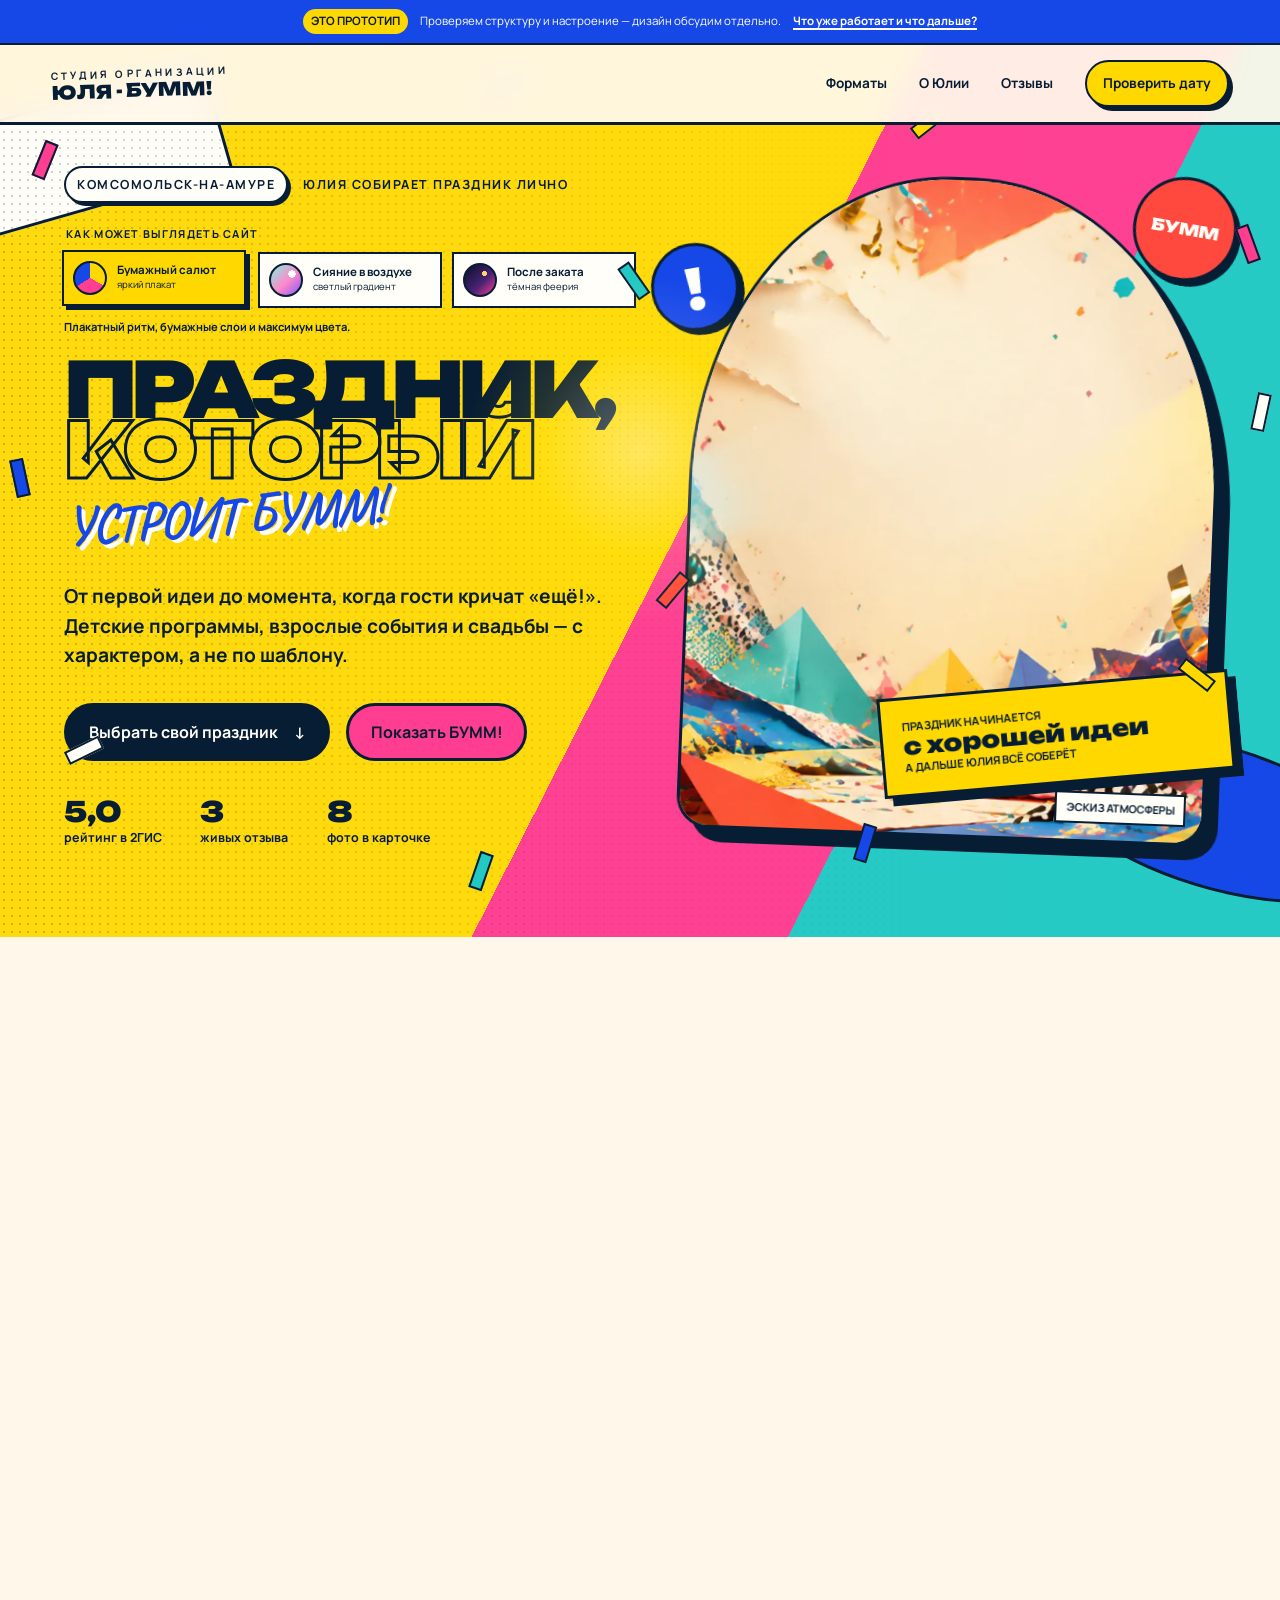
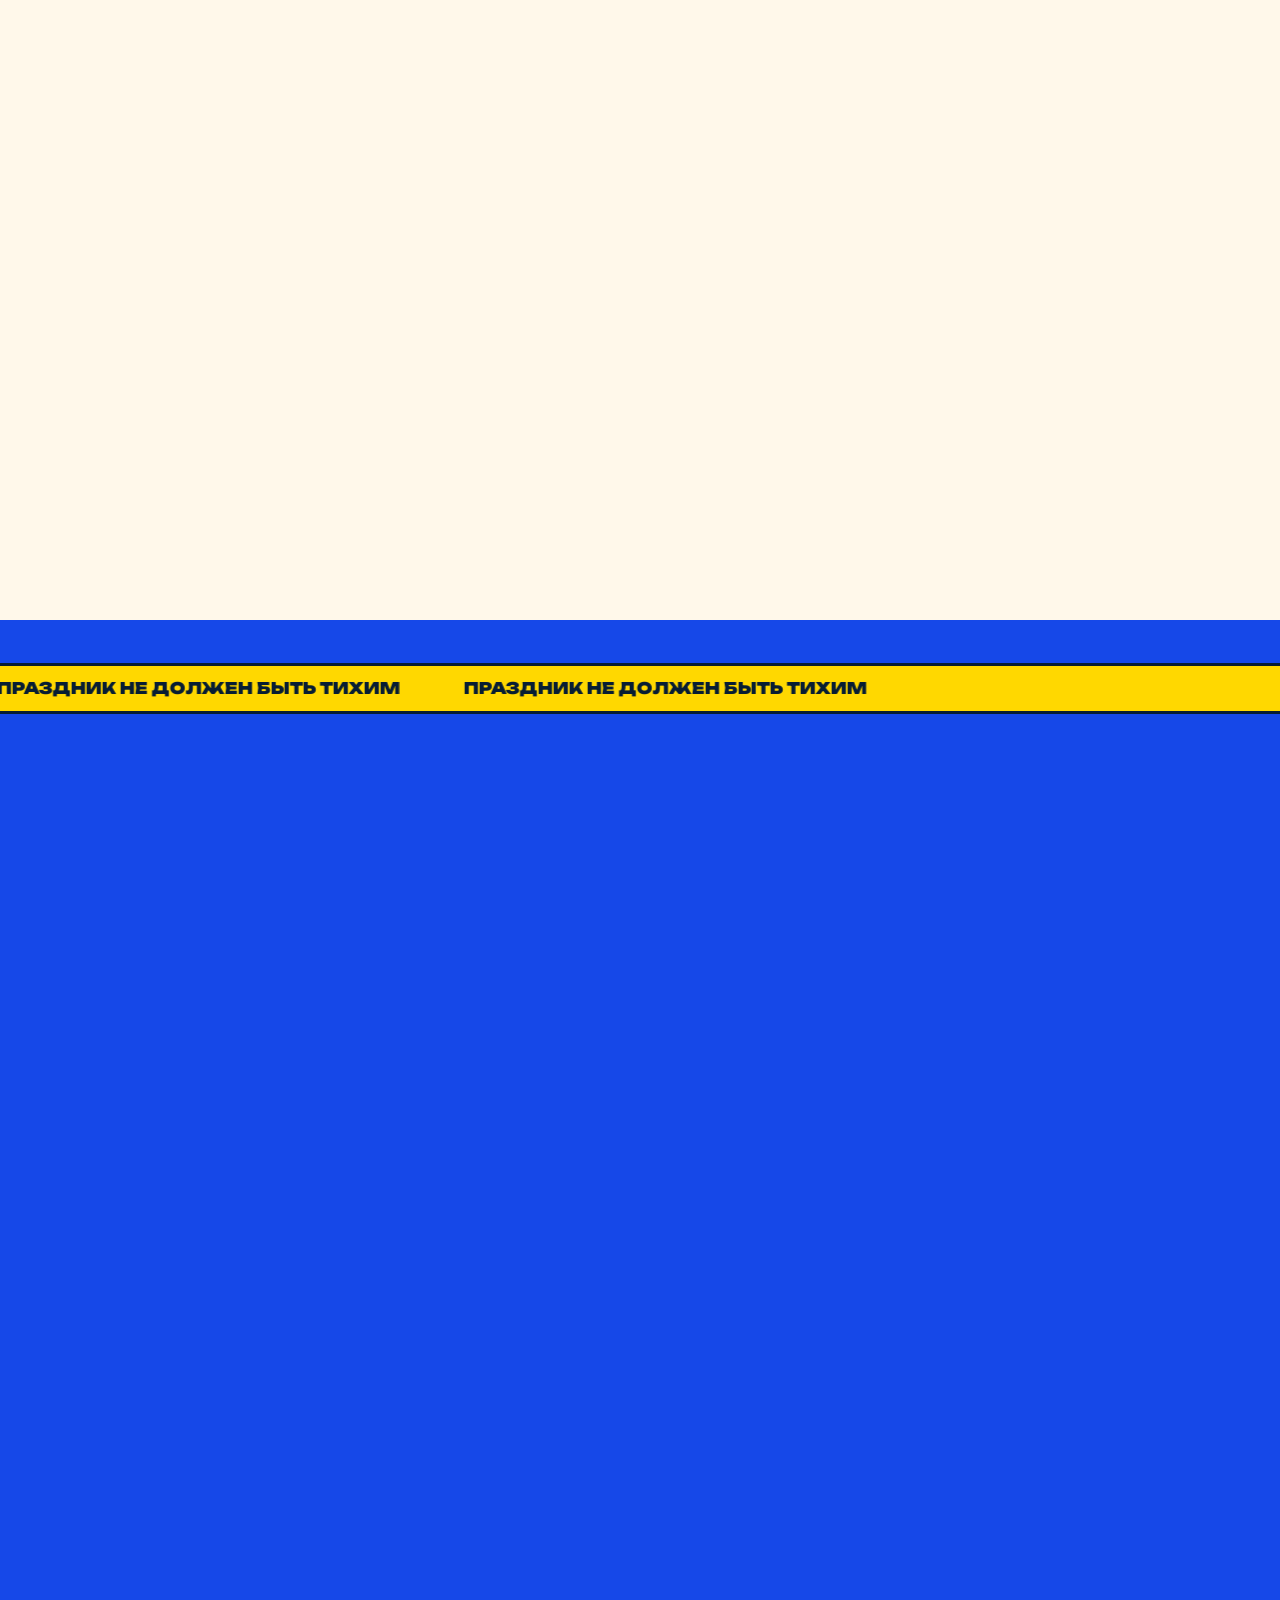
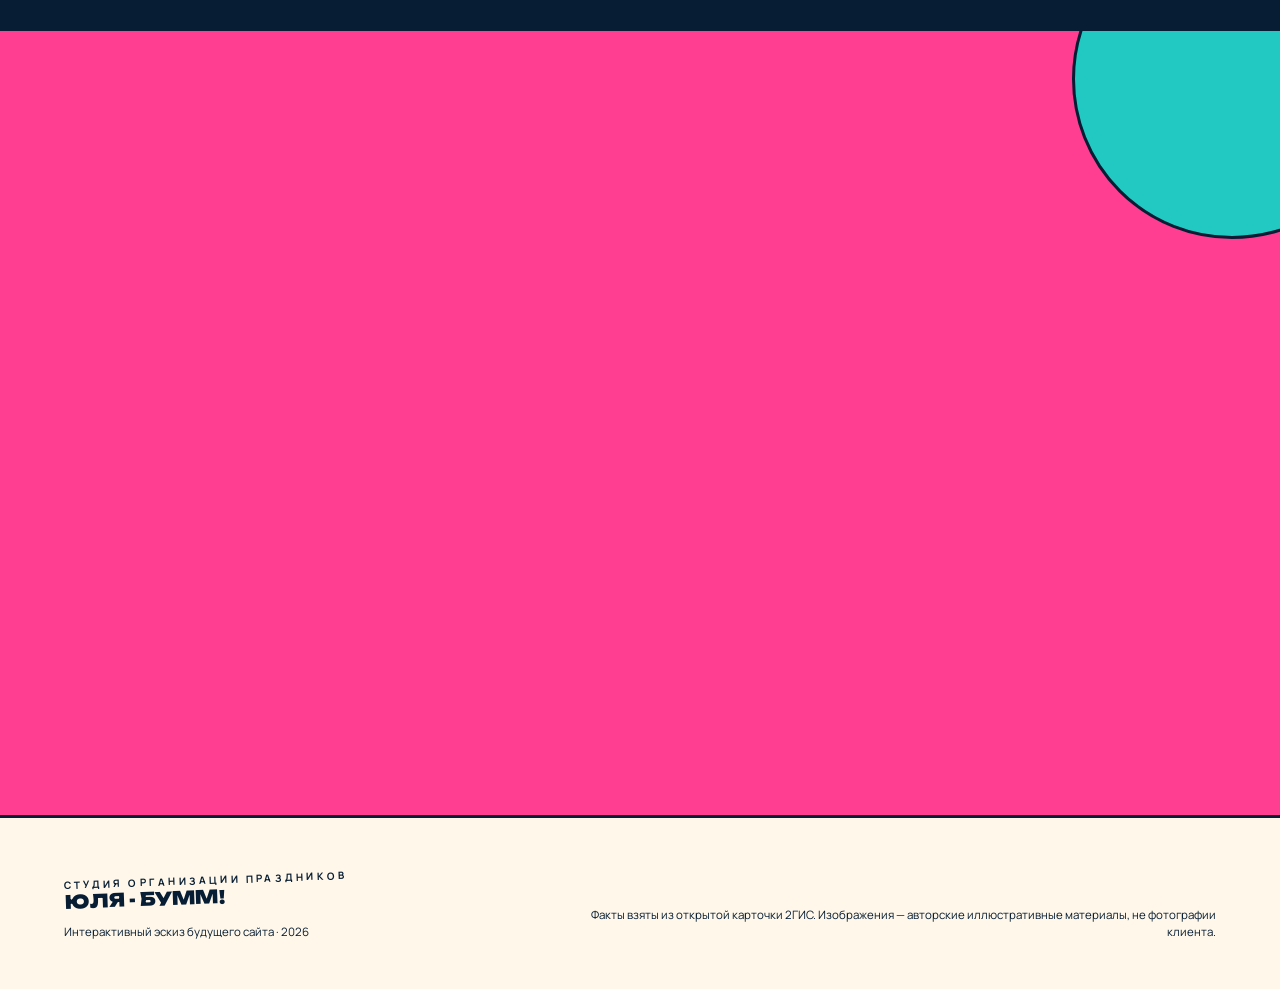
==== index.html @ 98323206 "feat: publish Юля - Бумм! prototype" ====
<!doctype html>
<html lang="ru">
<head>
  <meta charset="utf-8">
  <meta name="viewport" content="width=device-width, initial-scale=1">
  <meta name="description" content="Яркий интерактивный эскиз сайта студии организации праздников «Юля - Бумм!» в Комсомольске-на-Амуре.">
  <meta name="theme-color" content="#ffd800">
  <meta http-equiv="Content-Security-Policy" content="default-src 'self'; script-src 'self'; style-src 'self'; img-src 'self' data:; font-src 'self'; connect-src 'none'; object-src 'none'; base-uri 'none'; form-action 'none'">
  <title>Юля - Бумм! — интерактивный эскиз сайта</title>
  <link rel="icon" href="assets/images/favicon.svg" type="image/svg+xml">
  <link rel="stylesheet" href="assets/site-preview.css">
  <script src="assets/site-preview.js" defer></script>
</head>
<body data-theme="boom">
  <a class="skip-link" href="#main">К содержанию</a>
  <div class="cursor-light" aria-hidden="true"></div>

  <aside class="prototype-ribbon" aria-label="Статус проекта">
    <strong>Это прототип</strong>
    <span>Проверяем структуру и настроение — дизайн обсудим отдельно.</span>
    <button type="button" data-prototype-open>Что уже работает и что дальше?</button>
  </aside>

  <header class="site-header" data-header>
    <a class="wordmark" href="#top" aria-label="Юля - Бумм! — на главную">
      <span>СТУДИЯ ОРГАНИЗАЦИИ</span>
      <strong>ЮЛЯ - БУММ!</strong>
    </a>
    <button class="menu-toggle" type="button" aria-expanded="false" aria-controls="site-menu" data-menu-toggle>
      <span class="menu-toggle-label">Меню</span>
      <span class="menu-toggle-icon" aria-hidden="true"></span>
    </button>
    <nav class="site-nav" id="site-menu" aria-label="Основное меню" data-menu>
      <a href="#formats">Форматы</a>
      <a href="#julia">О Юлии</a>
      <a href="#reviews">Отзывы</a>
      <a class="nav-cta" href="#request">Проверить дату</a>
    </nav>
  </header>

  <main id="main">
    <section class="hero" id="top" aria-labelledby="page-title">
      <div class="hero-noise" aria-hidden="true"></div>
      <div class="ambient-confetti" aria-hidden="true">
        <i></i><i></i><i></i><i></i><i></i><i></i><i></i><i></i><i></i><i></i><i></i><i></i>
      </div>
      <div class="hero-copy">
        <p class="eyebrow"><span>Комсомольск-на-Амуре</span> Юлия собирает праздник лично</p>
        <fieldset class="style-picker" aria-describedby="style-picker-note">
          <legend>Как может выглядеть сайт</legend>
          <div class="style-picker-buttons">
            <button type="button" data-theme-choice="boom" aria-pressed="true">
              <i class="style-swatch style-swatch-boom" aria-hidden="true"></i>
              <span><b>Бумажный салют</b><small>яркий плакат</small></span>
            </button>
            <button type="button" data-theme-choice="aurora" aria-pressed="false">
              <i class="style-swatch style-swatch-aurora" aria-hidden="true"></i>
              <span><b>Сияние в воздухе</b><small>светлый градиент</small></span>
            </button>
            <button type="button" data-theme-choice="midnight" aria-pressed="false">
              <i class="style-swatch style-swatch-midnight" aria-hidden="true"></i>
              <span><b>После заката</b><small>тёмная феерия</small></span>
            </button>
          </div>
          <p id="style-picker-note" data-theme-note>Плакатный ритм, бумажные слои и максимум цвета.</p>
        </fieldset>
        <h1 id="page-title">
          <span>Праздник,</span>
          <span class="hero-outline">который</span>
          <em>устроит БУММ!</em>
        </h1>
        <p class="hero-lead">От первой идеи до момента, когда гости кричат «ещё!». Детские программы, взрослые события и свадьбы — с характером, а не по шаблону.</p>
        <div class="hero-actions">
          <a class="button button-dark" href="#formats">Выбрать свой праздник <span aria-hidden="true">↓</span></a>
          <button class="button button-pop" type="button" data-confetti>Показать БУММ!</button>
        </div>
        <dl class="hero-proof" aria-label="Коротко о студии">
          <div><dt>5,0</dt><dd>рейтинг в 2ГИС</dd></div>
          <div><dt>3</dt><dd>живых отзыва</dd></div>
          <div><dt>8</dt><dd>фото в карточке</dd></div>
        </dl>
      </div>

      <div class="hero-stage tilt" aria-label="Визуальный образ будущего сайта">
        <div class="hero-image-wrap">
          <img src="assets/images/celebration-hero.webp" alt="Яркая авторская композиция с конфетти, светом и праздничными декорациями" width="1800" height="1000" fetchpriority="high">
          <span class="photo-note">эскиз атмосферы</span>
        </div>
        <div class="burst burst-one" aria-hidden="true">!</div>
        <div class="burst burst-two" aria-hidden="true">БУММ</div>
        <div class="ticket">
          <span>Праздник начинается</span>
          <strong>с хорошей идеи</strong>
          <small>а дальше Юлия всё соберёт</small>
        </div>
      </div>
    </section>

    <section class="party-lab section-pad" id="formats" aria-labelledby="formats-title">
      <div class="section-intro reveal">
        <p class="chapter">01 / Один простой выбор</p>
        <h2 id="formats-title">Что <em>празднуем?</em></h2>
        <p>Не нужно изучать бесконечный каталог. Сначала выбираем повод — и сразу видим подходящий сценарий.</p>
      </div>

      <div class="party-tabs reveal" role="tablist" aria-label="Выберите формат события">
        <button id="tab-kids" type="button" role="tab" aria-selected="true" aria-controls="party-panel" data-party="kids">Детский праздник</button>
        <button id="tab-adults" type="button" role="tab" aria-selected="false" aria-controls="party-panel" data-party="adults">Взрослое событие</button>
        <button id="tab-wedding" type="button" role="tab" aria-selected="false" aria-controls="party-panel" data-party="wedding">Свадьба</button>
      </div>

      <article class="party-panel reveal" id="party-panel" role="tabpanel" tabindex="0" aria-labelledby="tab-kids">
        <div class="party-visual tilt">
          <img data-party-image src="assets/images/feature-catalogs-programs.webp" alt="Три сказочные сцены праздничных программ для детей" width="1200" height="800" loading="lazy">
          <span class="scribble" data-party-sticker>Вау с первой минуты</span>
        </div>
        <div class="party-copy">
          <p class="party-number" aria-hidden="true">01</p>
          <p class="eyebrow" data-party-kicker>Для детей и подростков</p>
          <h3 data-party-title>Герой приходит — комната меняется</h3>
          <p data-party-text>Подберём образ и программу под возраст, пространство и темперамент компании. В отзывах особенно вспоминают энергичную программу с Соником и появление Бамблби.</p>
          <ul data-party-list>
            <li>аниматор и персонаж</li>
            <li>игровой сценарий</li>
            <li>фото живых эмоций</li>
          </ul>
          <a class="text-link" href="#request">Хочу обсудить такой праздник <span aria-hidden="true">↗</span></a>
        </div>
      </article>
    </section>

    <section class="formats section-pad" aria-labelledby="services-title">
      <div class="tape tape-blue" aria-hidden="true"><span>ПРАЗДНИК НЕ ДОЛЖЕН БЫТЬ ТИХИМ</span><span>ПРАЗДНИК НЕ ДОЛЖЕН БЫТЬ ТИХИМ</span></div>
      <div class="section-intro reveal">
        <p class="chapter">02 / Можно начать отсюда</p>
        <h2 id="services-title">Три входа. <em>Один БУММ.</em></h2>
      </div>
      <div class="format-grid">
        <article class="format-card format-card-blue reveal">
          <span class="format-index">А</span>
          <p class="format-label">Детям и подросткам</p>
          <h3>Анимационные программы</h3>
          <p>Персонажи, игры и динамика, которую подстраивают под возраст и компанию.</p>
          <a href="#request" aria-label="Обсудить анимационную программу">Обсудить <span aria-hidden="true">→</span></a>
        </article>
        <article class="format-card format-card-pink reveal">
          <span class="format-index">Б</span>
          <p class="format-label">Взрослым</p>
          <h3>Дни рождения и события</h3>
          <p>Атмосфера, ведущий, фотозона, развлечения — всё складывается вокруг ваших гостей.</p>
          <a href="#request" aria-label="Обсудить взрослое событие">Обсудить <span aria-hidden="true">→</span></a>
        </article>
        <article class="format-card format-card-yellow reveal">
          <span class="format-index">В</span>
          <p class="format-label">Для двоих и семьи</p>
          <h3>Свадьбы и регистрации</h3>
          <p>Организация с нуля, детали по референсам и спокойствие в день события.</p>
          <a href="#request" aria-label="Обсудить свадьбу или регистрацию">Обсудить <span aria-hidden="true">→</span></a>
        </article>
      </div>
    </section>

    <section class="spotlight section-pad" aria-labelledby="mimes-title">
      <div class="spotlight-art reveal tilt">
        <img src="assets/images/feature-mimes.webp" alt="Два мима встречают гостей в ярком праздничном пространстве" width="1536" height="1024" loading="lazy">
        <span class="spotlight-caption">здесь появятся реальные кадры Юлии</span>
      </div>
      <div class="spotlight-copy reveal">
        <p class="chapter">Уже есть в публичном прайсе</p>
        <h2 id="mimes-title">Гости ещё заходят — <em>шоу уже началось</em></h2>
        <p>Мимы встречают гостей, задают настроение и превращают ожидание начала в часть события.</p>
        <div class="price-tag" aria-label="Стоимость от восьми до десяти тысяч рублей">
          <span>Мимы · атмосферные артисты</span>
          <strong>8–10 тыс.</strong>
        </div>
        <small>Цена взята из карточки 2ГИС и не является публичной офертой.</small>
        <a class="button button-light" href="#request">Спросить про мимов</a>
      </div>
    </section>

    <section class="julia section-pad" id="julia" aria-labelledby="julia-title">
      <div class="julia-copy reveal">
        <p class="chapter">03 / Человек за праздником</p>
        <h2 id="julia-title">Юлия держит детали. <em>Вы проживаете момент.</em></h2>
        <p class="julia-lead">По отзывам клиентов, Юлия помогает собрать событие от первой идеи: подобрать площадку и оформление, развлечения и команду — а в важный день оставить заказчику только приятное волнение.</p>
        <div class="julia-tags" aria-label="Направления работы">
          <span>детские праздники</span>
          <span>свадьбы</span>
          <span>выездные регистрации</span>
          <span>взрослые события</span>
        </div>
      </div>
      <figure class="julia-photo reveal tilt">
        <img src="assets/images/feature-trust-people.webp" alt="Иллюстративный коллаж команды организаторов и артистов" width="1200" height="800" loading="lazy">
        <figcaption>В финальном сайте этот кадр заменим настоящей фотографией Юлии и команды.</figcaption>
      </figure>
    </section>

    <section class="reviews section-pad" id="reviews" aria-labelledby="reviews-title">
      <div class="reviews-head reveal">
        <p class="chapter">04 / Говорят гости</p>
        <h2 id="reviews-title"><span>5,0</span> — когда всё сложилось</h2>
        <a class="text-link" href="https://2gis.ru/komsomolsk-on-amur/search/%D0%9E%D1%80%D0%B3%D0%B0%D0%BD%D0%B8%D0%B7%D0%B0%D1%86%D0%B8%D1%8F%20%D0%B4%D0%B5%D1%82%D1%81%D0%BA%D0%B8%D1%85%20%D0%BF%D1%80%D0%B0%D0%B7%D0%B4%D0%BD%D0%B8%D0%BA%D0%BE%D0%B2/attributeId/70000201006748186/firm/70000001116105078/137.077978%2C50.58515?m=137.07716%2C50.58533%2F18.51" target="_blank" rel="noreferrer">Открыть карточку в 2ГИС <span aria-hidden="true">↗</span></a>
      </div>
      <div class="review-track">
        <blockquote class="review review-yellow reveal">
          <p>Юлия помогла собрать юбилей целиком: от фотозоны и угощения до развлечений. Получилось душевно и необычно.</p>
          <footer>Пересказ отзыва Валентины · август 2026</footer>
        </blockquote>
        <blockquote class="review review-cyan reveal">
          <p>На детском празднике были вовлечены и дети, и взрослые. Особенно запомнились Соник и Бамблби.</p>
          <footer>Пересказ отзыва Елены · август 2026</footer>
        </blockquote>
        <blockquote class="review review-pink reveal">
          <p>Свадьбу организовали с нуля и внимательно собрали детали по референсам — ожидание совпало с реальностью.</p>
          <footer>Пересказ отзыва Марии · август 2026</footer>
        </blockquote>
      </div>
    </section>

    <section class="request section-pad" id="request" aria-labelledby="request-title">
      <div class="request-copy reveal">
        <p class="chapter">Финал — без длинной анкеты</p>
        <h2 id="request-title">Есть дата? <em>Давайте устроим БУММ!</em></h2>
        <p>Четыре коротких поля — и Юлия уже понимает, с чего начать разговор.</p>
        <address>
          <strong>«Юля - Бумм!»</strong><br>
          Студия организации праздников<br>
          Советская улица, 5 · 2 этаж<br>
          Комсомольск-на-Амуре<br>
          <span>Приём по предварительной записи</span>
        </address>
      </div>

      <form class="request-form reveal" data-request-form>
        <div class="field field-wide">
          <label for="request-event">Что празднуем?</label>
          <select id="request-event" name="event" required>
            <option value="">Выберите событие</option>
            <option>Детский праздник</option>
            <option>День рождения или взрослое событие</option>
            <option>Свадьба или выездная регистрация</option>
            <option>Другое событие</option>
          </select>
        </div>
        <div class="field">
          <label for="request-date">Когда?</label>
          <input id="request-date" name="date" type="date" required>
        </div>
        <div class="field">
          <label for="request-name">Как вас зовут?</label>
          <input id="request-name" name="name" type="text" autocomplete="name" placeholder="Имя" minlength="2" maxlength="80" required>
        </div>
        <div class="field field-wide">
          <label for="request-contact">Куда ответить?</label>
          <input id="request-contact" name="contact" type="text" autocomplete="tel" placeholder="Телефон или мессенджер" minlength="5" maxlength="120" required>
        </div>
        <button class="submit-boom field-wide" type="submit">
          <span>Показать, как отправится заявка</span>
          <b aria-hidden="true">БУММ!</b>
        </button>
        <p class="form-note field-wide">Это интерактивный эскиз: данные никуда не отправляются. Рабочий контакт подключим после согласования.</p>
      </form>
    </section>
  </main>

  <footer class="site-footer">
    <div>
      <a class="wordmark wordmark-footer" href="#top"><span>СТУДИЯ ОРГАНИЗАЦИИ ПРАЗДНИКОВ</span><strong>ЮЛЯ - БУММ!</strong></a>
      <p>Интерактивный эскиз будущего сайта · 2026</p>
    </div>
    <p>Факты взяты из открытой карточки 2ГИС. Изображения — авторские иллюстративные материалы, не фотографии клиента.</p>
  </footer>

  <dialog class="success-dialog" data-success-dialog aria-labelledby="success-title">
    <button class="dialog-close" type="button" aria-label="Закрыть" data-dialog-close>×</button>
    <span class="dialog-burst" aria-hidden="true">БУММ!</span>
    <h2 id="success-title">Вот так заявка прилетит Юлии</h2>
    <p data-success-text></p>
    <p class="dialog-note">Сейчас это демонстрация — отправки нет. После подключения контакта здесь будет настоящее подтверждение.</p>
    <button class="button button-dark" type="button" data-dialog-done>Понятно, класс!</button>
  </dialog>

  <dialog class="prototype-dialog" data-prototype-dialog aria-labelledby="prototype-title">
    <button class="dialog-close" type="button" aria-label="Закрыть пояснение о прототипе" data-prototype-close>×</button>
    <p class="prototype-kicker">Чтобы было с чего начать разговор</p>
    <h2 id="prototype-title">Это не готовый сайт. Это <em>живой прототип.</em></h2>
    <p class="prototype-main-note"><strong>Самое главное:</strong> дизайн, шрифты, цвета, фотографии и форма кнопок ещё будут обсуждаться отдельно. Пока придерживаемся этих трёх праздничных направлений, чтобы смотреть не на пустой лист, а на понятные работающие примеры.</p>
    <div class="prototype-columns">
      <section aria-labelledby="prototype-ready-title">
        <h3 id="prototype-ready-title">Уже можно попробовать</h3>
        <ul>
          <li>три разных арт-направления;</li>
          <li>выбор формата праздника;</li>
          <li>основные услуги, история Юлии и отзывы;</li>
          <li>адаптивное меню и анимации;</li>
          <li>пример короткой заявки.</li>
        </ul>
      </section>
      <section aria-labelledby="prototype-next-title">
        <h3 id="prototype-next-title">Ещё нужно сделать</h3>
        <ul>
          <li>настоящие логотип, фотографии и тексты Юлии;</li>
          <li>каталог артистов и профили каждого артиста;</li>
          <li>каталог программ и полные карточки услуг;</li>
          <li>живой календарь свободных дат;</li>
          <li>рабочая отправка заявок и подключение мессенджеров;</li>
          <li>административная панель, аналитика и SEO.</li>
        </ul>
      </section>
    </div>
    <button class="button button-dark prototype-continue" type="button" data-prototype-continue>Понятно — смотреть прототип</button>
  </dialog>
</body>
</html>
---- assets/site-preview.css ----
@font-face {
  font-family: 'Boom Display';
  src: url('./fonts/unbounded-900.ttf') format('truetype');
  font-weight: 900;
  font-style: normal;
  font-display: swap;
}

@font-face {
  font-family: 'Boom Sans';
  src: url('./fonts/manrope-400.ttf') format('truetype');
  font-weight: 400;
  font-style: normal;
  font-display: swap;
}

@font-face {
  font-family: 'Boom Sans';
  src: url('./fonts/manrope-700.ttf') format('truetype');
  font-weight: 700;
  font-style: normal;
  font-display: swap;
}

@font-face {
  font-family: 'Boom Hand';
  src: url('./fonts/caveat-700.ttf') format('truetype');
  font-weight: 700;
  font-style: normal;
  font-display: swap;
}

@font-face {
  font-family: 'Boom Serif';
  src: url('./fonts/cormorant-700.ttf') format('truetype');
  font-weight: 700;
  font-style: normal;
  font-display: swap;
}

:root {
  --ink: #071d33;
  --paper: #fff8ea;
  --yellow: #ffd800;
  --pink: #ff3d91;
  --red: #ff493f;
  --blue: #1648e8;
  --cyan: #22c9c3;
  --white: #fffef8;
  --line: 3px solid var(--ink);
  --shadow: 8px 8px 0 var(--ink);
  --container: 92rem;
  --notice-height: 2.8rem;
  color-scheme: light;
}

*,
*::before,
*::after {
  box-sizing: border-box;
}

html {
  scroll-behavior: smooth;
  scroll-padding-top: 6rem;
  overflow-x: hidden;
}

body {
  margin: 0;
  min-width: 20rem;
  overflow-x: hidden;
  color: var(--ink);
  background: var(--paper);
  font-family: 'Boom Sans', 'Segoe UI', sans-serif;
  font-size: 1rem;
  line-height: 1.55;
  text-rendering: optimizeLegibility;
  transition: color 480ms ease, background-color 480ms ease;
}

body.menu-open {
  overflow: hidden;
}

button,
input,
select {
  color: inherit;
  font: inherit;
}

button,
a {
  -webkit-tap-highlight-color: transparent;
}

button {
  cursor: pointer;
}

a {
  color: inherit;
}

img {
  display: block;
  max-width: 100%;
}

:focus-visible {
  outline: 4px solid var(--white);
  box-shadow: 0 0 0 7px var(--ink);
  outline-offset: 3px;
}

.skip-link {
  position: fixed;
  z-index: 999;
  top: 1rem;
  left: 1rem;
  padding: 0.8rem 1rem;
  border: var(--line);
  background: var(--white);
  font-weight: 700;
  transform: translateY(-180%);
}

.skip-link:focus {
  transform: none;
}

.cursor-light {
  position: fixed;
  z-index: 150;
  top: 0;
  left: 0;
  width: 22rem;
  height: 22rem;
  border-radius: 50%;
  background: radial-gradient(circle, rgba(255,255,255,0.34), rgba(255,216,0,0.12) 42%, transparent 70%);
  pointer-events: none;
  transform: translate3d(calc(var(--pointer-x, 50vw) - 50%), calc(var(--pointer-y, 50vh) - 50%), 0);
  mix-blend-mode: screen;
  transition: opacity 180ms ease;
}

.prototype-ribbon {
  position: fixed;
  z-index: 120;
  top: 0;
  left: 0;
  display: flex;
  width: 100%;
  height: var(--notice-height);
  align-items: center;
  justify-content: center;
  gap: 0.75rem;
  padding: 0.35rem clamp(1rem, 4vw, 4.5rem);
  border-bottom: 2px solid var(--ink);
  color: var(--white);
  background: var(--blue);
  font-size: 0.72rem;
  text-align: center;
}

.prototype-ribbon strong {
  padding: 0.2rem 0.5rem;
  border-radius: 999px;
  color: var(--ink);
  background: var(--yellow);
  text-transform: uppercase;
}

.prototype-ribbon button {
  padding: 0;
  border: 0;
  color: inherit;
  background: transparent;
  font-weight: 700;
  text-decoration: underline;
  text-decoration-thickness: 2px;
  text-underline-offset: 0.2rem;
}

.site-header {
  position: fixed;
  z-index: 100;
  top: var(--notice-height);
  left: 0;
  display: flex;
  width: 100%;
  min-height: 5rem;
  align-items: center;
  justify-content: space-between;
  gap: 2rem;
  padding: 0.65rem clamp(1rem, 4vw, 4.5rem);
  border-bottom: var(--line);
  background: rgba(255,248,234,0.94);
  backdrop-filter: blur(12px);
  transition: box-shadow 180ms ease, background-color 180ms ease;
}

.site-header.is-scrolled {
  background: rgba(255,248,234,0.98);
  box-shadow: 0 5px 0 rgba(7,29,51,0.14);
}

.wordmark {
  display: inline-flex;
  flex-direction: column;
  text-decoration: none;
  transform: rotate(-2deg);
}

.wordmark span {
  font-size: 0.63rem;
  font-weight: 700;
  letter-spacing: 0.32em;
}

.wordmark strong {
  font-family: 'Boom Display', sans-serif;
  font-size: clamp(0.8rem, 1.45vw, 1.2rem);
  line-height: 1;
}

.site-nav {
  display: flex;
  align-items: center;
  gap: clamp(1rem, 2.5vw, 2.5rem);
}

.site-nav a {
  font-size: 0.85rem;
  font-weight: 700;
  text-decoration: none;
}

.site-nav a:not(.nav-cta):hover {
  text-decoration: underline;
  text-decoration-thickness: 3px;
  text-underline-offset: 0.35rem;
}

.nav-cta {
  padding: 0.7rem 1rem;
  border: 2px solid var(--ink);
  border-radius: 999px;
  background: var(--yellow);
  box-shadow: 4px 4px 0 var(--ink);
}

.menu-toggle {
  display: none;
  border: 0;
  background: transparent;
  font-weight: 700;
}

.hero {
  position: relative;
  isolation: isolate;
  display: grid;
  min-height: min(62rem, 100svh);
  grid-template-columns: minmax(0, 1.04fr) minmax(22rem, 0.96fr);
  gap: clamp(1.5rem, 4vw, 5rem);
  align-items: center;
  padding: clamp(10rem, 13vw, 12rem) clamp(1rem, 5vw, 5.5rem) clamp(4rem, 7vw, 7rem);
  overflow: hidden;
  background:
    linear-gradient(117deg, rgba(255,216,0,0.95) 0 54%, rgba(255,61,145,0.98) 54% 72%, rgba(34,201,195,0.98) 72%);
}

.hero::before,
.hero::after {
  position: absolute;
  z-index: -1;
  content: '';
  border: var(--line);
  background: var(--white);
}

.hero::before {
  top: 11%;
  left: -6rem;
  width: 20rem;
  height: 7rem;
  transform: rotate(-16deg);
}

.hero::after {
  right: -7rem;
  bottom: 3rem;
  width: 22rem;
  height: 9rem;
  border-radius: 50%;
  background: var(--blue);
  transform: rotate(17deg);
}

.hero-noise {
  position: absolute;
  z-index: -1;
  inset: 0;
  opacity: 0.22;
  background-image: radial-gradient(var(--ink) 0.7px, transparent 0.8px);
  background-size: 8px 8px;
  mask-image: linear-gradient(to right, #000, transparent 78%);
}

.ambient-confetti {
  position: absolute;
  inset: 0;
  pointer-events: none;
}

.hero-copy {
  position: relative;
  z-index: 2;
}

.eyebrow,
.chapter {
  margin: 0 0 1rem;
  font-size: 0.78rem;
  font-weight: 700;
  letter-spacing: 0.12em;
  text-transform: uppercase;
}

.hero .eyebrow span {
  display: inline-block;
  margin: 0 0.65rem 0.45rem 0;
  padding: 0.42rem 0.7rem;
  border: 2px solid var(--ink);
  border-radius: 999px;
  background: var(--white);
  box-shadow: 3px 3px 0 var(--ink);
}

.style-picker {
  max-width: 45rem;
  margin: 0 0 1.5rem;
  padding: 0;
  border: 0;
}

.style-picker legend {
  margin-bottom: 0.55rem;
  font-size: 0.68rem;
  font-weight: 700;
  letter-spacing: 0.12em;
  text-transform: uppercase;
}

.style-picker-buttons {
  display: grid;
  grid-template-columns: repeat(3, minmax(0, 1fr));
  gap: 0.6rem;
}

.style-picker-buttons button {
  display: grid;
  min-width: 0;
  grid-template-columns: 2.2rem minmax(0, 1fr);
  gap: 0.55rem;
  align-items: center;
  padding: 0.55rem;
  border: 2px solid var(--ink);
  background: var(--white);
  text-align: left;
  transition: transform 180ms ease, box-shadow 180ms ease, background-color 280ms ease;
}

.style-picker-buttons button[aria-pressed="true"] {
  background: var(--yellow);
  box-shadow: 4px 4px 0 var(--ink);
  transform: translate(-2px, -2px);
}

.style-swatch {
  display: block;
  width: 2.15rem;
  height: 2.15rem;
  border: 2px solid var(--ink);
  border-radius: 50%;
}

.style-swatch-boom {
  background: conic-gradient(var(--yellow) 0 33%, var(--pink) 33% 66%, var(--blue) 66%);
}

.style-swatch-aurora {
  background: radial-gradient(circle at 70% 30%, #fff 0 12%, transparent 13%), linear-gradient(135deg, #87f0e5, #ff87c8 55%, #805bff);
}

.style-swatch-midnight {
  background: radial-gradient(circle at 65% 28%, #ffd46e 0 8%, transparent 9%), linear-gradient(135deg, #061027, #492373 58%, #ff3d91);
}

.style-picker-buttons b,
.style-picker-buttons small {
  display: block;
  overflow: hidden;
  text-overflow: ellipsis;
}

.style-picker-buttons b {
  font-size: 0.72rem;
  line-height: 1.15;
}

.style-picker-buttons small {
  margin-top: 0.14rem;
  font-size: 0.6rem;
  white-space: nowrap;
}

.style-picker > p {
  margin: 0.65rem 0 0;
  font-size: 0.7rem;
  font-weight: 700;
}

.hero h1 {
  max-width: 12ch;
  margin: 0;
  font-family: 'Boom Display', sans-serif;
  font-size: clamp(3.8rem, 6vw, 7rem);
  line-height: 0.78;
  letter-spacing: -0.075em;
  text-transform: uppercase;
}

.hero h1 > span,
.hero h1 > em {
  display: block;
}

.hero-outline {
  color: transparent;
  -webkit-text-stroke: 3px var(--ink);
}

.hero h1 em {
  width: max-content;
  max-width: 100%;
  padding: 0.22em 0.08em 0.16em 0;
  color: var(--blue);
  font-family: 'Boom Hand', cursive;
  font-size: 0.69em;
  font-style: normal;
  letter-spacing: -0.04em;
  line-height: 0.92;
  text-shadow: 4px 4px 0 var(--white);
  transform: rotate(-4deg);
}

.hero-lead {
  max-width: 41rem;
  margin: 2.1rem 0 0;
  font-size: clamp(1.06rem, 1.5vw, 1.3rem);
  font-weight: 700;
}

.hero-actions {
  display: flex;
  flex-wrap: wrap;
  gap: 1rem;
  margin-top: 2rem;
}

.button {
  display: inline-flex;
  min-height: 3.5rem;
  align-items: center;
  justify-content: center;
  gap: 1rem;
  padding: 0.85rem 1.35rem;
  border: var(--line);
  border-radius: 999px;
  font-weight: 700;
  text-align: center;
  text-decoration: none;
  transition: transform 160ms ease, box-shadow 160ms ease, background-color 160ms ease;
}

.button:hover {
  transform: translate(-3px, -3px);
  box-shadow: 6px 6px 0 var(--ink);
}

.button-dark {
  color: var(--white);
  background: var(--ink);
}

.button-pop {
  background: var(--pink);
}

.button-light {
  margin-top: 1.5rem;
  background: var(--white);
}

.hero-proof {
  display: flex;
  flex-wrap: wrap;
  gap: clamp(1.5rem, 3vw, 3rem);
  margin: 2.3rem 0 0;
}

.hero-proof div {
  display: grid;
  gap: 0.1rem;
}

.hero-proof dt {
  font-family: 'Boom Display', sans-serif;
  font-size: clamp(1.5rem, 2.2vw, 2.3rem);
  line-height: 1;
}

.hero-proof dd {
  margin: 0;
  font-size: 0.78rem;
  font-weight: 700;
}

.hero-stage {
  position: relative;
  z-index: 1;
  transform-style: preserve-3d;
}

.hero-image-wrap {
  position: relative;
  overflow: hidden;
  aspect-ratio: 4 / 5;
  border: var(--line);
  border-radius: 48% 48% 2rem 2rem;
  background: var(--white);
  box-shadow: 14px 14px 0 var(--ink);
  transform: rotate(2.2deg);
}

.hero-image-wrap img {
  width: 100%;
  height: 100%;
  object-fit: cover;
  transform: scale(1.12);
}

.photo-note,
.spotlight-caption {
  position: absolute;
  right: 1rem;
  bottom: 1rem;
  padding: 0.35rem 0.6rem;
  border: 2px solid var(--ink);
  background: var(--white);
  font-size: 0.68rem;
  font-weight: 700;
  text-transform: uppercase;
}

.ticket {
  position: absolute;
  z-index: 4;
  right: -3%;
  bottom: 8%;
  display: flex;
  width: min(22rem, 82%);
  flex-direction: column;
  padding: 1.1rem 1.25rem;
  border: var(--line);
  background: var(--yellow);
  box-shadow: var(--shadow);
  transform: rotate(-5deg) translateZ(30px);
}

.ticket span,
.ticket small {
  font-size: 0.7rem;
  font-weight: 700;
  text-transform: uppercase;
}

.ticket strong {
  font-family: 'Boom Display', sans-serif;
  font-size: clamp(1rem, 1.8vw, 1.65rem);
  line-height: 1.05;
}

.burst {
  position: absolute;
  z-index: 5;
  display: grid;
  place-items: center;
  border: var(--line);
  border-radius: 50%;
  color: var(--white);
  font-family: 'Boom Display', sans-serif;
  box-shadow: 5px 5px 0 var(--ink);
}

.burst-one {
  top: 10%;
  left: -7%;
  width: 5.5rem;
  height: 5.5rem;
  background: var(--blue);
  font-size: 3.5rem;
  transform: rotate(-10deg);
}

.burst-two {
  top: 0;
  right: -4%;
  width: 6.5rem;
  height: 6.5rem;
  background: var(--red);
  font-size: 1rem;
  transform: rotate(10deg);
}

.ambient-confetti i,
.fly-confetti {
  position: absolute;
  z-index: 3;
  display: block;
  width: 0.85rem;
  height: 2.4rem;
  border: 2px solid var(--ink);
  background: var(--white);
  transform: rotate(var(--rotate, 18deg));
  pointer-events: none;
}

.ambient-confetti i:nth-child(1) { top: 15%; left: 3%; --rotate: 22deg; background: var(--pink); }
.ambient-confetti i:nth-child(2) { top: 28%; left: 49%; --rotate: -35deg; background: var(--cyan); }
.ambient-confetti i:nth-child(3) { top: 11%; left: 72%; --rotate: 52deg; background: var(--yellow); }
.ambient-confetti i:nth-child(4) { top: 78%; left: 6%; --rotate: 64deg; background: var(--white); }
.ambient-confetti i:nth-child(5) { top: 88%; left: 67%; --rotate: 17deg; background: var(--blue); }
.ambient-confetti i:nth-child(6) { top: 24%; right: 2%; --rotate: -20deg; background: var(--pink); }
.ambient-confetti i:nth-child(7) { top: 61%; left: 52%; --rotate: 40deg; background: var(--red); }
.ambient-confetti i:nth-child(8) { top: 7%; left: 39%; --rotate: 70deg; background: var(--white); }
.ambient-confetti i:nth-child(9) { top: 70%; right: 6%; --rotate: -52deg; background: var(--yellow); }
.ambient-confetti i:nth-child(10) { top: 91%; left: 37%; --rotate: 19deg; background: var(--cyan); }
.ambient-confetti i:nth-child(11) { top: 49%; left: 1%; --rotate: -12deg; background: var(--blue); }
.ambient-confetti i:nth-child(12) { top: 42%; right: 1%; --rotate: 12deg; background: var(--white); }

.section-pad {
  padding: clamp(5rem, 9vw, 9rem) clamp(1rem, 5vw, 5.5rem);
}

.section-intro {
  max-width: 72rem;
  margin-bottom: clamp(2.5rem, 5vw, 5rem);
}

.section-intro h2,
.spotlight h2,
.julia h2,
.reviews h2,
.request h2 {
  margin: 0;
  font-family: 'Boom Display', sans-serif;
  font-size: clamp(2.7rem, 6vw, 6.8rem);
  line-height: 0.92;
  letter-spacing: -0.065em;
  text-transform: uppercase;
}

.section-intro h2 em,
.spotlight h2 em,
.julia h2 em,
.request h2 em {
  color: var(--pink);
  font-family: 'Boom Hand', cursive;
  font-style: normal;
  text-transform: none;
}

.section-intro > p:last-child {
  max-width: 49rem;
  margin: 1.35rem 0 0;
  font-size: clamp(1.05rem, 1.7vw, 1.35rem);
}

.party-lab {
  position: relative;
  background: var(--paper);
}

.party-tabs {
  display: flex;
  flex-wrap: wrap;
  gap: 0.85rem;
  margin-bottom: 2rem;
}

.party-tabs button {
  min-height: 3.5rem;
  padding: 0.75rem 1.2rem;
  border: var(--line);
  border-radius: 999px;
  background: var(--white);
  font-weight: 700;
  box-shadow: 4px 4px 0 var(--ink);
  transition: transform 150ms ease, background-color 150ms ease, color 150ms ease;
}

.party-tabs button[aria-selected="true"] {
  color: var(--white);
  background: var(--blue);
  transform: translate(-2px, -2px) rotate(-1deg);
  box-shadow: 7px 7px 0 var(--ink);
}

.party-panel {
  display: grid;
  max-width: var(--container);
  grid-template-columns: minmax(0, 1.12fr) minmax(20rem, 0.88fr);
  margin: auto;
  border: var(--line);
  background: var(--ink);
  box-shadow: 12px 12px 0 var(--pink);
}

.party-visual {
  position: relative;
  min-height: 38rem;
  overflow: hidden;
  border-right: var(--line);
}

.party-visual::after {
  position: absolute;
  inset: 0;
  content: '';
  background: linear-gradient(30deg, rgba(7,29,51,0.36), transparent 50%);
  pointer-events: none;
}

.party-visual img {
  width: 100%;
  height: 100%;
  object-fit: cover;
  transition: opacity 180ms ease, transform 700ms cubic-bezier(.2,.7,.2,1);
}

.party-panel:hover .party-visual img {
  transform: scale(1.035);
}

.party-visual img.is-switching {
  opacity: 0;
  transform: scale(1.08) rotate(1deg);
}

.scribble {
  position: absolute;
  z-index: 2;
  right: 3%;
  bottom: 6%;
  padding: 0.25rem 0.8rem;
  border: var(--line);
  background: var(--yellow);
  font-family: 'Boom Hand', cursive;
  font-size: clamp(1.4rem, 2vw, 2rem);
  font-weight: 700;
  transform: rotate(-5deg);
}

.party-copy {
  position: relative;
  display: flex;
  flex-direction: column;
  justify-content: center;
  padding: clamp(2rem, 5vw, 5rem);
  color: var(--white);
  overflow: hidden;
}

.party-copy::after {
  position: absolute;
  right: -3.2rem;
  bottom: -3.4rem;
  width: 10rem;
  height: 10rem;
  border: var(--line);
  border-radius: 50%;
  background: var(--cyan);
  content: '';
}

.party-copy h3 {
  position: relative;
  z-index: 1;
  margin: 0 0 1.2rem;
  font-family: 'Boom Display', sans-serif;
  font-size: clamp(2rem, 4vw, 4.7rem);
  line-height: 0.98;
  letter-spacing: -0.055em;
  text-transform: uppercase;
}

.party-copy > p:not(.party-number, .eyebrow) {
  position: relative;
  z-index: 1;
  max-width: 36rem;
  margin: 0;
  font-size: 1.05rem;
}

.party-copy ul {
  position: relative;
  z-index: 1;
  display: flex;
  flex-wrap: wrap;
  gap: 0.5rem;
  margin: 1.5rem 0;
  padding: 0;
  list-style: none;
}

.party-copy li,
.julia-tags span {
  padding: 0.5rem 0.7rem;
  border: 2px solid currentColor;
  border-radius: 999px;
  font-size: 0.78rem;
  font-weight: 700;
}

.party-number {
  position: absolute;
  top: 1rem;
  right: 1rem;
  margin: 0;
  color: rgba(255,255,255,0.09);
  font-family: 'Boom Display', sans-serif;
  font-size: 10rem;
  line-height: 1;
}

.text-link {
  position: relative;
  z-index: 1;
  width: fit-content;
  font-weight: 700;
  text-decoration-thickness: 3px;
  text-underline-offset: 0.35rem;
}

.formats {
  position: relative;
  padding-top: clamp(8rem, 13vw, 13rem);
  overflow: hidden;
  background: var(--blue);
  color: var(--white);
}

.formats .section-intro h2 em {
  color: var(--yellow);
}

.tape {
  position: absolute;
  top: 2.7rem;
  left: 0;
  display: flex;
  width: 100%;
  gap: 4rem;
  overflow: hidden;
  padding: 0.65rem 0;
  border-block: var(--line);
  color: var(--ink);
  font-family: 'Boom Display', sans-serif;
  white-space: nowrap;
  transform: none;
}

.tape span {
  animation: tape-run 18s linear infinite;
}

.tape-blue {
  background: var(--yellow);
}

.format-grid {
  display: grid;
  max-width: var(--container);
  grid-template-columns: repeat(12, 1fr);
  gap: 1.5rem;
  margin: auto;
}

.format-card {
  position: relative;
  display: flex;
  min-height: 28rem;
  flex-direction: column;
  padding: clamp(1.5rem, 3vw, 3rem);
  border: var(--line);
  color: var(--ink);
  box-shadow: var(--shadow);
  overflow: hidden;
  transition: transform 180ms ease, box-shadow 180ms ease;
}

.format-card:hover {
  transform: translateY(-0.6rem) rotate(var(--card-tilt, -1deg));
  box-shadow: 12px 16px 0 var(--ink);
}

.format-card:nth-child(1) {
  grid-column: span 5;
  --card-tilt: -1deg;
}

.format-card:nth-child(2) {
  grid-column: span 3;
  margin-top: 4rem;
  --card-tilt: 1deg;
}

.format-card:nth-child(3) {
  grid-column: span 4;
  --card-tilt: -0.5deg;
}

.format-card::after {
  position: absolute;
  right: -2rem;
  bottom: -3rem;
  width: 9rem;
  height: 9rem;
  border: var(--line);
  border-radius: 50%;
  background: rgba(255,255,255,0.5);
  content: '';
}

.format-card-blue { background: var(--cyan); }
.format-card-pink { background: var(--pink); }
.format-card-yellow { background: var(--yellow); }

.format-index {
  margin-bottom: auto;
  color: transparent;
  font-family: 'Boom Display', sans-serif;
  font-size: 7rem;
  line-height: 0.8;
  -webkit-text-stroke: 3px var(--ink);
}

.format-label {
  margin: 3rem 0 0.5rem;
  font-size: 0.72rem;
  font-weight: 700;
  text-transform: uppercase;
}

.format-card h3 {
  margin: 0 0 1rem;
  font-family: 'Boom Display', sans-serif;
  font-size: clamp(1.6rem, 2.6vw, 3rem);
  line-height: 1;
  letter-spacing: -0.04em;
  text-transform: uppercase;
}

.format-card p:last-of-type {
  margin: 0 0 1.5rem;
}

.format-card a {
  position: relative;
  z-index: 2;
  width: fit-content;
  font-weight: 700;
}

.spotlight {
  display: grid;
  grid-template-columns: minmax(0, 1fr) minmax(20rem, 0.86fr);
  gap: clamp(2rem, 6vw, 7rem);
  align-items: center;
  background: var(--yellow);
}

.spotlight-art {
  position: relative;
  transform-style: preserve-3d;
}

.spotlight-art::before {
  position: absolute;
  z-index: -1;
  inset: 5% -3% -4% 4%;
  border: var(--line);
  background: var(--pink);
  content: '';
  transform: rotate(3deg);
}

.spotlight-art img {
  aspect-ratio: 4 / 3;
  width: 100%;
  border: var(--line);
  object-fit: cover;
}

.spotlight-copy .chapter {
  padding: 0.35rem 0.6rem;
  width: fit-content;
  background: var(--white);
}

.spotlight-copy h2 em {
  color: var(--blue);
}

.spotlight-copy > p:not(.chapter) {
  max-width: 35rem;
  font-size: 1.12rem;
}

.price-tag {
  display: flex;
  max-width: 36rem;
  align-items: center;
  justify-content: space-between;
  gap: 1rem;
  margin: 2rem 0 0.6rem;
  padding: 1rem 1.2rem;
  border: var(--line);
  background: var(--white);
  box-shadow: 6px 6px 0 var(--ink);
  transform: rotate(-1deg);
}

.price-tag span {
  font-size: 0.82rem;
  font-weight: 700;
}

.price-tag strong {
  flex: none;
  font-family: 'Boom Display', sans-serif;
  font-size: clamp(1.2rem, 2.2vw, 2rem);
}

.spotlight-copy small {
  display: block;
  max-width: 34rem;
}

.julia {
  display: grid;
  grid-template-columns: minmax(0, 0.9fr) minmax(24rem, 1.1fr);
  gap: clamp(3rem, 7vw, 8rem);
  align-items: center;
  background: var(--paper);
}

.julia h2 em {
  display: block;
  margin-top: 0.15em;
  color: var(--pink);
  transform: rotate(-2deg);
}

.julia-lead {
  max-width: 40rem;
  margin: 2rem 0;
  font-size: clamp(1.05rem, 1.7vw, 1.35rem);
}

.julia-tags {
  display: flex;
  flex-wrap: wrap;
  gap: 0.55rem;
}

.julia-tags span:nth-child(2n) { background: var(--yellow); }
.julia-tags span:nth-child(3n) { background: var(--cyan); }

.julia-photo {
  margin: 0;
  transform: rotate(1.6deg);
}

.julia-photo img {
  width: 100%;
  border: var(--line);
  box-shadow: 13px 13px 0 var(--blue);
}

.julia-photo figcaption {
  position: relative;
  width: 84%;
  margin: -1.6rem auto 0;
  padding: 0.7rem 0.9rem;
  border: 2px solid var(--ink);
  background: var(--white);
  font-size: 0.72rem;
  font-weight: 700;
  text-align: center;
  transform: rotate(-2deg);
}

.reviews {
  background: var(--ink);
  color: var(--white);
}

.reviews-head {
  display: flex;
  max-width: var(--container);
  align-items: end;
  justify-content: space-between;
  gap: 2rem;
  margin: 0 auto clamp(3rem, 5vw, 5rem);
}

.reviews-head h2 {
  max-width: 12ch;
}

.reviews-head h2 span {
  color: var(--yellow);
}

.review-track {
  display: grid;
  max-width: var(--container);
  grid-template-columns: repeat(12, 1fr);
  gap: 1.5rem;
  margin: auto;
}

.review {
  position: relative;
  min-height: 19rem;
  margin: 0;
  padding: clamp(1.5rem, 3vw, 3rem);
  border: var(--line);
  color: var(--ink);
  box-shadow: 7px 7px 0 var(--white);
}

.review:nth-child(1) { grid-column: span 4; transform: rotate(-1deg); }
.review:nth-child(2) { grid-column: span 4; margin-top: 3.5rem; transform: rotate(1deg); }
.review:nth-child(3) { grid-column: span 4; transform: rotate(-0.5deg); }
.review-yellow { background: var(--yellow); }
.review-cyan { background: var(--cyan); }
.review-pink { background: var(--pink); }

.review::before {
  display: block;
  margin-bottom: 1rem;
  content: '“';
  font-family: 'Boom Display', sans-serif;
  font-size: 5rem;
  line-height: 0.65;
}

.review p {
  margin: 0 0 2rem;
  font-size: clamp(1.08rem, 1.55vw, 1.3rem);
  font-weight: 700;
}

.review footer {
  position: absolute;
  right: 2rem;
  bottom: 1.5rem;
  left: 2rem;
  font-size: 0.72rem;
}

.request {
  position: relative;
  display: grid;
  grid-template-columns: minmax(0, 0.78fr) minmax(24rem, 1.22fr);
  gap: clamp(3rem, 8vw, 9rem);
  overflow: hidden;
  background: var(--pink);
}

.request::before {
  position: absolute;
  right: -7rem;
  top: -7rem;
  width: 20rem;
  height: 20rem;
  border: var(--line);
  border-radius: 50%;
  background: var(--cyan);
  content: '';
}

.request-copy,
.request-form {
  position: relative;
  z-index: 1;
}

.request h2 em {
  display: block;
  color: var(--yellow);
}

.request-copy > p:not(.chapter) {
  max-width: 36rem;
  font-size: 1.1rem;
}

.request address {
  margin-top: 2.4rem;
  padding-left: 1rem;
  border-left: 5px solid var(--ink);
  font-style: normal;
}

.request address span {
  font-size: 0.8rem;
}

.request-form {
  display: grid;
  grid-template-columns: 1fr 1fr;
  gap: 1rem;
  padding: clamp(1.25rem, 3vw, 3rem);
  border: var(--line);
  background: var(--yellow);
  box-shadow: 12px 12px 0 var(--ink);
  transform: rotate(0.7deg);
}

.field {
  display: grid;
  gap: 0.45rem;
}

.field-wide {
  grid-column: 1 / -1;
}

.field label {
  font-size: 0.78rem;
  font-weight: 700;
  text-transform: uppercase;
}

.field input,
.field select {
  width: 100%;
  min-height: 3.65rem;
  padding: 0.75rem 0.9rem;
  border: var(--line);
  border-radius: 0;
  background: var(--white);
}

.submit-boom {
  display: flex;
  min-height: 6rem;
  align-items: center;
  justify-content: space-between;
  gap: 1rem;
  margin-top: 0.5rem;
  padding: 1rem 1.4rem;
  border: var(--line);
  color: var(--white);
  background: var(--blue);
  box-shadow: 7px 7px 0 var(--ink);
  font-weight: 700;
  text-align: left;
  transition: transform 160ms ease, box-shadow 160ms ease;
}

.submit-boom:hover {
  transform: translate(-3px, -3px);
  box-shadow: 11px 11px 0 var(--ink);
}

.submit-boom b {
  font-family: 'Boom Hand', cursive;
  font-size: 2.3rem;
  transform: rotate(-8deg);
}

.form-note {
  margin: 0.8rem 0 0;
  font-size: 0.72rem;
}

.site-footer {
  display: flex;
  align-items: end;
  justify-content: space-between;
  gap: 3rem;
  padding: 3rem clamp(1rem, 5vw, 5.5rem);
  border-top: var(--line);
  background: var(--paper);
}

.site-footer p {
  max-width: 42rem;
  margin: 1rem 0 0;
  font-size: 0.72rem;
}

.site-footer > p {
  text-align: right;
}

.success-dialog {
  width: min(40rem, calc(100% - 2rem));
  padding: clamp(1.5rem, 5vw, 4rem);
  border: var(--line);
  color: var(--ink);
  background: var(--yellow);
  box-shadow: 14px 14px 0 var(--ink);
}

.prototype-dialog {
  width: min(68rem, calc(100% - 2rem));
  max-height: calc(100svh - 2rem);
  padding: clamp(1.5rem, 5vw, 4rem);
  overflow: auto;
  border: var(--line);
  color: var(--ink);
  background: var(--paper);
  box-shadow: 14px 14px 0 var(--ink);
}

.prototype-dialog::backdrop {
  background: rgba(7,29,51,0.84);
  backdrop-filter: blur(6px);
}

.prototype-kicker {
  width: fit-content;
  margin: 0 0 1rem;
  padding: 0.35rem 0.65rem;
  border: 2px solid var(--ink);
  background: var(--yellow);
  font-size: 0.7rem;
  font-weight: 700;
  text-transform: uppercase;
  transform: rotate(-1deg);
}

.prototype-dialog > h2 {
  max-width: 13ch;
  margin: 0;
  font-family: 'Boom Display', sans-serif;
  font-size: clamp(2rem, 5vw, 4.5rem);
  line-height: 0.96;
  letter-spacing: -0.055em;
  text-transform: uppercase;
}

.prototype-dialog > h2 em {
  color: var(--pink);
  font-family: 'Boom Hand', cursive;
  font-style: normal;
  text-transform: none;
}

.prototype-main-note {
  max-width: 57rem;
  margin: 1.5rem 0 2rem;
  padding: 1rem 1.15rem;
  border-left: 6px solid var(--pink);
  background: var(--white);
  font-size: clamp(1rem, 1.5vw, 1.15rem);
}

.prototype-columns {
  display: grid;
  grid-template-columns: 1fr 1fr;
  gap: 1rem;
}

.prototype-columns section {
  padding: clamp(1rem, 2.5vw, 2rem);
  border: 2px solid var(--ink);
}

.prototype-columns section:first-child {
  background: var(--cyan);
}

.prototype-columns section:last-child {
  background: var(--yellow);
}

.prototype-columns h3 {
  margin: 0 0 1rem;
  font-family: 'Boom Display', sans-serif;
  font-size: clamp(1.1rem, 2vw, 1.65rem);
  line-height: 1;
  text-transform: uppercase;
}

.prototype-columns ul {
  margin: 0;
  padding-left: 1.2rem;
}

.prototype-columns li + li {
  margin-top: 0.45rem;
}

.prototype-continue {
  margin-top: 1.5rem;
}

.success-dialog::backdrop {
  background: rgba(7,29,51,0.82);
  backdrop-filter: blur(5px);
}

.success-dialog h2 {
  margin: 0.4rem 0 1rem;
  font-family: 'Boom Display', sans-serif;
  font-size: clamp(1.8rem, 5vw, 3.5rem);
  line-height: 1;
  text-transform: uppercase;
}

.dialog-close {
  position: absolute;
  top: 0.7rem;
  right: 0.7rem;
  width: 2.7rem;
  height: 2.7rem;
  border: 2px solid var(--ink);
  border-radius: 50%;
  background: var(--white);
  font-size: 1.7rem;
  line-height: 1;
}

.dialog-burst {
  display: inline-block;
  padding: 0.35rem 0.7rem;
  border: 2px solid var(--ink);
  background: var(--pink);
  font-family: 'Boom Hand', cursive;
  font-size: 1.8rem;
  transform: rotate(-5deg);
}

.dialog-note {
  font-size: 0.78rem;
}

.reveal {
  opacity: 0;
  transform: translateY(3rem) rotate(0.4deg);
  transition: opacity 700ms ease, transform 800ms cubic-bezier(.2,.75,.15,1);
}

.reveal.is-visible {
  opacity: 1;
  transform: none;
}

.fly-confetti {
  position: fixed;
  z-index: 300;
  top: var(--start-y);
  left: var(--start-x);
  width: var(--size);
  height: calc(var(--size) * 1.8);
  background: var(--confetti-color);
  animation: fly 1.4s cubic-bezier(.1,.7,.2,1) forwards;
}

@keyframes fly {
  0% { opacity: 1; transform: translate(-50%, -50%) rotate(0deg) scale(0.2); }
  45% { opacity: 1; transform: translate(calc(-50% + var(--fly-x) * 0.75), calc(-50% + var(--fly-y) * 0.7)) rotate(360deg) scale(1); }
  100% { opacity: 0; transform: translate(calc(-50% + var(--fly-x)), calc(-50% + var(--fly-y) + 45vh)) rotate(780deg) scale(0.7); }
}

@keyframes tape-run {
  to { transform: translateX(-100%); }
}

@media (max-width: 1050px) {
  .tape {
    display: block;
    padding-inline: 1rem;
  }

  .tape span {
    display: block;
    width: 100%;
    overflow: hidden;
    animation: none;
    text-align: center;
    text-overflow: clip;
  }

  .tape span + span {
    display: none;
  }

  .hero {
    min-height: auto;
    grid-template-columns: 1fr;
  }

  .hero h1 {
    max-width: 10ch;
    font-size: clamp(3.4rem, 8.6vw, 5.6rem);
  }

  .hero-stage {
    width: min(42rem, 88%);
    margin: 1rem auto 0;
  }

  .party-panel {
    grid-template-columns: 1fr;
  }

  .party-visual {
    min-height: 32rem;
    border-right: 0;
    border-bottom: var(--line);
  }

  .format-card:nth-child(1),
  .format-card:nth-child(2),
  .format-card:nth-child(3) {
    grid-column: span 6;
    margin-top: 0;
  }

  .format-card:nth-child(3) {
    grid-column: 4 / span 6;
  }

  .spotlight,
  .julia,
  .request {
    grid-template-columns: 1fr;
  }

  .julia-photo {
    max-width: 48rem;
  }
}

@media (max-width: 760px) {
  html {
    scroll-padding-top: 4.7rem;
  }

  .site-header {
    min-height: 4.5rem;
    padding-inline: 1rem;
  }

  .prototype-ribbon {
    justify-content: space-between;
    gap: 0.5rem;
    padding-inline: 0.65rem;
    text-align: left;
  }

  .prototype-ribbon > span {
    display: none;
  }

  .menu-toggle {
    display: flex;
    align-items: center;
    gap: 0.6rem;
  }

  .menu-toggle-icon {
    position: relative;
    width: 1.9rem;
    height: 1rem;
    border-block: 3px solid var(--ink);
  }

  .site-nav {
    position: fixed;
    top: calc(4.5rem + var(--notice-height));
    right: 0;
    bottom: 0;
    left: 0;
    display: none;
    align-items: stretch;
    flex-direction: column;
    gap: 0;
    padding: 1rem;
    border-top: var(--line);
    background: var(--yellow);
  }

  .site-nav.is-open {
    display: flex;
  }

  .site-nav a {
    padding: 1rem 0;
    border-bottom: 2px solid var(--ink);
    font-family: 'Boom Display', sans-serif;
    font-size: clamp(1.4rem, 7vw, 2.6rem);
    text-transform: uppercase;
  }

  .site-nav .nav-cta {
    margin-top: auto;
    padding-inline: 1rem;
    border: var(--line);
    text-align: center;
  }

  .cursor-light {
    display: none;
  }

  .hero {
    display: flex;
    min-height: 0;
    flex-direction: column;
    padding: 9.8rem 1rem 4.5rem;
    background: linear-gradient(152deg, var(--yellow) 0 58%, var(--pink) 58% 78%, var(--cyan) 78%);
  }

  .hero::before {
    display: none;
  }

  .hero-copy {
    width: 100%;
  }

  .hero h1 {
    width: 100%;
    max-width: none;
    font-size: clamp(2.85rem, 12.4vw, 4rem);
    line-height: 0.83;
  }

  .style-picker-buttons {
    gap: 0.4rem;
  }

  .style-picker-buttons button {
    grid-template-columns: 1fr;
    justify-items: center;
    padding: 0.45rem 0.3rem;
    text-align: center;
  }

  .style-picker-buttons small {
    display: none;
  }

  .style-picker-buttons b {
    min-height: 2.25em;
    font-size: 0.62rem;
    white-space: normal;
  }

  .style-picker > p {
    min-height: 2.2em;
  }

  .hero h1 em {
    width: 100%;
    padding-right: 0.11em;
    font-size: 0.63em;
    text-shadow: 3px 3px 0 var(--white);
  }

  .hero-lead {
    margin-top: 1.6rem;
  }

  .hero-actions {
    display: grid;
  }

  .hero-proof {
    justify-content: space-between;
    gap: 0.8rem;
  }

  .hero-proof div {
    max-width: 6.5rem;
  }

  .hero-stage {
    width: calc(100% - 1rem);
    margin-top: 1.5rem;
  }

  .hero-image-wrap {
    aspect-ratio: 1 / 1.05;
    border-radius: 45% 45% 1.5rem 1.5rem;
    box-shadow: 8px 8px 0 var(--ink);
  }

  .ticket {
    right: -0.8rem;
    width: 88%;
  }

  .burst-one {
    left: -0.7rem;
    width: 4rem;
    height: 4rem;
    font-size: 2.4rem;
  }

  .burst-two {
    right: -0.8rem;
    width: 5rem;
    height: 5rem;
  }

  .section-pad {
    padding: 5.5rem 1rem;
  }

  .section-intro h2,
  .spotlight h2,
  .julia h2,
  .reviews h2,
  .request h2 {
    font-size: clamp(2.45rem, 12.5vw, 4.4rem);
  }

  .party-tabs {
    display: grid;
    grid-template-columns: 1fr;
  }

  .party-tabs button {
    width: 100%;
  }

  .party-panel {
    box-shadow: 7px 7px 0 var(--pink);
  }

  .party-visual {
    min-height: 20rem;
  }

  .party-copy {
    padding: 2rem 1.25rem 3rem;
  }

  .party-copy h3 {
    font-size: clamp(1.8rem, 9vw, 3rem);
  }

  .party-number {
    font-size: 7rem;
  }

  .formats {
    padding-top: 8.5rem;
  }

  .format-grid {
    display: grid;
    grid-template-columns: 1fr;
  }

  .format-card:nth-child(1),
  .format-card:nth-child(2),
  .format-card:nth-child(3) {
    grid-column: 1;
  }

  .format-card {
    min-height: 23rem;
  }

  .format-index {
    font-size: 5rem;
  }

  .spotlight,
  .julia,
  .request {
    gap: 3.5rem;
  }

  .spotlight-caption {
    right: 0.5rem;
    bottom: 0.5rem;
    max-width: calc(100% - 1rem);
    font-size: 0.58rem;
  }

  .price-tag {
    align-items: start;
    flex-direction: column;
  }

  .reviews-head {
    align-items: start;
    flex-direction: column;
  }

  .reviews-head h2 {
    width: 100%;
    max-width: 100%;
    overflow-wrap: anywhere;
  }

  .review-track {
    display: grid;
    grid-template-columns: 1fr;
  }

  .review:nth-child(1),
  .review:nth-child(2),
  .review:nth-child(3) {
    grid-column: 1;
    margin-top: 0;
  }

  .request-form {
    grid-template-columns: 1fr;
    box-shadow: 7px 7px 0 var(--ink);
    transform: none;
  }

  .field,
  .field-wide {
    grid-column: 1;
  }

  .submit-boom {
    align-items: start;
    flex-direction: column;
  }

  .site-footer {
    align-items: start;
    flex-direction: column;
  }

  .site-footer > p {
    text-align: left;
  }

  .prototype-dialog {
    max-height: calc(100svh - 1rem);
    padding: 1.3rem 1rem;
    box-shadow: 6px 6px 0 var(--ink);
  }

  .prototype-dialog > h2 {
    padding-right: 2rem;
    font-size: clamp(1.85rem, 9vw, 3rem);
  }

  .prototype-columns {
    grid-template-columns: 1fr;
  }
}

@media (max-width: 390px) {
  .hero h1 {
    font-size: clamp(2.7rem, 12.4vw, 3.5rem);
  }

  .hero .eyebrow {
    font-size: 0.68rem;
  }

  .hero-proof dd {
    font-size: 0.68rem;
  }

  .ambient-confetti i:nth-child(n+8) {
    display: none;
  }

  .section-intro h2,
  .spotlight h2,
  .julia h2,
  .reviews h2,
  .request h2 {
    font-size: clamp(2.2rem, 12vw, 3.5rem);
  }
}

@media (prefers-reduced-motion: reduce) {
  html {
    scroll-behavior: auto;
  }

  *,
  *::before,
  *::after {
    animation-duration: 0.001ms !important;
    animation-iteration-count: 1 !important;
    scroll-behavior: auto !important;
    transition-duration: 0.001ms !important;
  }

  .reveal {
    opacity: 1;
    transform: none;
  }

  .cursor-light,
  .fly-confetti {
    display: none;
  }
}

/* Направление 2 — светлая градиентная феерия без плакатной жёсткости. */
body[data-theme="aurora"] {
  --ink: #281642;
  --paper: #fff9f5;
  --yellow: #fff0a6;
  --pink: #ff5aac;
  --red: #ff6a5f;
  --blue: #6845e8;
  --cyan: #65ded5;
  --white: #fffefc;
  --line: 1px solid rgba(40,22,66,0.34);
  --shadow: 0 1.5rem 4rem rgba(85,49,133,0.2);
  background: #fff9f5;
}

body[data-theme="aurora"] .prototype-ribbon {
  border-bottom-color: rgba(40,22,66,0.18);
  background: linear-gradient(90deg, #6845e8, #d947a1 55%, #1aaea6);
}

body[data-theme="aurora"] .site-header {
  border-bottom-color: rgba(40,22,66,0.18);
  background: rgba(255,249,245,0.86);
}

body[data-theme="aurora"] .wordmark {
  transform: none;
}

body[data-theme="aurora"] .wordmark strong {
  color: #6845e8;
  font-family: 'Boom Serif', serif;
  font-size: clamp(1.05rem, 1.8vw, 1.5rem);
  letter-spacing: 0.02em;
}

body[data-theme="aurora"] .nav-cta,
body[data-theme="aurora"] .style-picker-buttons button,
body[data-theme="aurora"] .button,
body[data-theme="aurora"] .party-tabs button {
  border-color: rgba(40,22,66,0.28);
  border-radius: 999px;
  box-shadow: none;
}

body[data-theme="aurora"] .style-picker-buttons button[aria-pressed="true"] {
  color: #fff;
  background: linear-gradient(120deg, #6845e8, #ff5aac);
  box-shadow: 0 0.8rem 2rem rgba(104,69,232,0.24);
  transform: none;
}

body[data-theme="aurora"] .style-picker-buttons button[aria-pressed="true"] .style-swatch {
  border-color: #fff;
}

body[data-theme="aurora"] .hero {
  background:
    radial-gradient(circle at 16% 30%, rgba(101,222,213,0.72), transparent 31%),
    radial-gradient(circle at 73% 24%, rgba(255,90,172,0.58), transparent 33%),
    radial-gradient(circle at 60% 84%, rgba(255,240,166,0.9), transparent 36%),
    linear-gradient(135deg, #fffaf6, #e9e0ff 55%, #d8fff8);
}

body[data-theme="aurora"] .hero::before,
body[data-theme="aurora"] .hero::after {
  border: 0;
  filter: blur(18px);
  opacity: 0.65;
}

body[data-theme="aurora"] .hero::before {
  border-radius: 50%;
  background: rgba(255,255,255,0.82);
}

body[data-theme="aurora"] .hero::after {
  background: rgba(104,69,232,0.42);
}

body[data-theme="aurora"] .hero-noise {
  opacity: 0.08;
}

body[data-theme="aurora"] .hero h1,
body[data-theme="aurora"] .section-intro h2,
body[data-theme="aurora"] .spotlight h2,
body[data-theme="aurora"] .julia h2,
body[data-theme="aurora"] .reviews h2,
body[data-theme="aurora"] .request h2,
body[data-theme="aurora"] .prototype-dialog > h2 {
  font-family: 'Boom Serif', Georgia, serif;
  font-weight: 700;
  letter-spacing: -0.045em;
  text-transform: none;
}

body[data-theme="aurora"] .hero h1 {
  font-size: clamp(4.4rem, 7vw, 8.5rem);
  line-height: 0.72;
}

body[data-theme="aurora"] .hero-outline {
  color: transparent;
  background: linear-gradient(90deg, #6845e8, #d947a1 70%);
  -webkit-background-clip: text;
  background-clip: text;
  -webkit-text-stroke: 0;
}

body[data-theme="aurora"] .hero h1 em,
body[data-theme="aurora"] .section-intro h2 em,
body[data-theme="aurora"] .spotlight h2 em,
body[data-theme="aurora"] .julia h2 em,
body[data-theme="aurora"] .request h2 em,
body[data-theme="aurora"] .prototype-dialog > h2 em {
  color: #c5368b;
  font-family: 'Boom Serif', Georgia, serif;
  font-style: normal;
  text-shadow: none;
  transform: none;
}

body[data-theme="aurora"] .hero-image-wrap {
  border-color: rgba(40,22,66,0.24);
  border-radius: 47% 53% 44% 56% / 38% 42% 58% 62%;
  box-shadow: 0 2rem 5rem rgba(77,48,123,0.3);
  transform: none;
}

body[data-theme="aurora"] .ticket {
  border: 1px solid rgba(40,22,66,0.22);
  border-radius: 1.5rem;
  background: rgba(255,254,252,0.9);
  box-shadow: 0 1.2rem 3rem rgba(77,48,123,0.22);
  transform: translateZ(30px);
}

body[data-theme="aurora"] .burst {
  border: 1px solid rgba(255,255,255,0.7);
  box-shadow: 0 0 2.5rem rgba(255,90,172,0.45);
}

body[data-theme="aurora"] .party-lab {
  background: linear-gradient(180deg, #fff9f5, #eafffb);
}

body[data-theme="aurora"] .party-panel {
  border: 1px solid rgba(40,22,66,0.2);
  border-radius: 3rem 0.7rem 3rem 0.7rem;
  background: rgba(255,255,255,0.78);
  box-shadow: 0 2rem 5rem rgba(104,69,232,0.18);
  overflow: hidden;
}

body[data-theme="aurora"] .party-visual {
  border-color: rgba(40,22,66,0.18);
}

body[data-theme="aurora"] .party-copy {
  color: #281642;
}

body[data-theme="aurora"] .party-copy h3,
body[data-theme="aurora"] .format-card h3,
body[data-theme="aurora"] .prototype-columns h3 {
  font-family: 'Boom Serif', Georgia, serif;
  letter-spacing: -0.035em;
  text-transform: none;
}

body[data-theme="aurora"] .formats {
  color: #281642;
  background: linear-gradient(135deg, #e4fbf8, #f6dcf0 48%, #efe7ff);
}

body[data-theme="aurora"] .format-card {
  border: 1px solid rgba(40,22,66,0.2);
  border-radius: 2.5rem;
  box-shadow: 0 1.5rem 3.5rem rgba(77,48,123,0.15);
}

body[data-theme="aurora"] .format-card:hover {
  box-shadow: 0 2rem 4rem rgba(77,48,123,0.22);
  transform: translateY(-0.5rem);
}

body[data-theme="aurora"] .format-index {
  color: rgba(255,255,255,0.46);
  -webkit-text-stroke: 0;
}

body[data-theme="aurora"] .spotlight {
  background: linear-gradient(120deg, #fff3b7, #ffd8e9 52%, #c9f4ef);
}

body[data-theme="aurora"] .spotlight-art::before {
  border: 0;
  border-radius: 3rem;
  background: linear-gradient(135deg, #6845e8, #ff5aac);
}

body[data-theme="aurora"] .spotlight-art img,
body[data-theme="aurora"] .julia-photo img {
  border: 0;
  border-radius: 3rem 0.7rem 3rem 0.7rem;
  box-shadow: 0 2rem 5rem rgba(77,48,123,0.2);
}

body[data-theme="aurora"] .julia-photo {
  transform: none;
}

body[data-theme="aurora"] .reviews {
  color: #281642;
  background: linear-gradient(145deg, #eee5ff, #fff8e5 48%, #dffbf7);
}

body[data-theme="aurora"] .review {
  border: 1px solid rgba(40,22,66,0.16);
  border-radius: 2rem;
  box-shadow: 0 1.4rem 3rem rgba(77,48,123,0.14);
  transform: none;
}

body[data-theme="aurora"] .request {
  background: linear-gradient(130deg, #ff82bf, #8b6af2 55%, #59d7cf);
}

body[data-theme="aurora"] .request-form,
body[data-theme="aurora"] .prototype-dialog {
  border: 1px solid rgba(40,22,66,0.22);
  border-radius: 2.5rem;
  background: rgba(255,254,252,0.92);
  box-shadow: 0 2rem 5rem rgba(40,22,66,0.24);
  transform: none;
}

body[data-theme="aurora"] .submit-boom {
  border: 0;
  border-radius: 999px;
  background: linear-gradient(100deg, #6845e8, #d947a1);
  box-shadow: 0 1rem 2rem rgba(104,69,232,0.25);
}

/* Направление 3 — тёмная феерия, свет софитов и вечерний масштаб. */
body[data-theme="midnight"] {
  --ink: #fff5dc;
  --paper: #070e1d;
  --yellow: #ffc95a;
  --pink: #ff4da6;
  --red: #ff6048;
  --blue: #35208d;
  --cyan: #28d8cf;
  --white: #101a31;
  --line: 1px solid rgba(255,245,220,0.46);
  --shadow: 0 0 0 1px rgba(255,201,90,0.35), 0 1.8rem 5rem rgba(0,0,0,0.48);
  color: #fff5dc;
  background: #070e1d;
}

body[data-theme="midnight"] .prototype-ribbon {
  border-bottom-color: rgba(255,201,90,0.45);
  color: #fff5dc;
  background: linear-gradient(90deg, #1a1239, #701d5d, #172d5c);
}

body[data-theme="midnight"] .prototype-ribbon strong,
body[data-theme="midnight"] .nav-cta {
  color: #101225;
}

body[data-theme="midnight"] .site-header {
  border-bottom-color: rgba(255,245,220,0.2);
  background: rgba(7,14,29,0.9);
}

body[data-theme="midnight"] .style-picker-buttons button {
  color: #fff5dc;
  background: rgba(16,26,49,0.84);
}

body[data-theme="midnight"] .style-picker-buttons button[aria-pressed="true"] {
  color: #0b1020;
  background: linear-gradient(120deg, #ffc95a, #ff6fae);
  box-shadow: 0 0 2rem rgba(255,77,166,0.34);
  transform: none;
}

body[data-theme="midnight"] .hero {
  background:
    radial-gradient(circle at 74% 32%, rgba(255,77,166,0.32), transparent 28%),
    radial-gradient(circle at 20% 78%, rgba(40,216,207,0.18), transparent 30%),
    linear-gradient(125deg, #050b18, #121638 52%, #260f35);
}

body[data-theme="midnight"] .hero::before {
  border-color: rgba(255,201,90,0.5);
  background: rgba(255,201,90,0.06);
}

body[data-theme="midnight"] .hero::after {
  border: 0;
  background: rgba(255,77,166,0.3);
  filter: blur(28px);
}

body[data-theme="midnight"] .hero-noise {
  opacity: 0.13;
  background-image: radial-gradient(#ffc95a 0.65px, transparent 0.8px);
}

body[data-theme="midnight"] .hero h1,
body[data-theme="midnight"] .section-intro h2,
body[data-theme="midnight"] .spotlight h2,
body[data-theme="midnight"] .julia h2,
body[data-theme="midnight"] .reviews h2,
body[data-theme="midnight"] .request h2,
body[data-theme="midnight"] .prototype-dialog > h2 {
  font-family: 'Boom Display', sans-serif;
  font-weight: 700;
  letter-spacing: -0.045em;
}

body[data-theme="midnight"] .hero-outline {
  color: transparent;
  -webkit-text-stroke: 2px #ffc95a;
}

body[data-theme="midnight"] .hero h1 em,
body[data-theme="midnight"] .section-intro h2 em,
body[data-theme="midnight"] .spotlight h2 em,
body[data-theme="midnight"] .julia h2 em,
body[data-theme="midnight"] .request h2 em,
body[data-theme="midnight"] .prototype-dialog > h2 em {
  color: #ff6fae;
  text-shadow: 0 0 1.5rem rgba(255,77,166,0.38);
}

body[data-theme="midnight"] .hero-image-wrap {
  border-color: rgba(255,201,90,0.58);
  border-radius: 0.5rem 11rem 0.5rem 0.5rem;
  box-shadow: 0 0 0 1px rgba(255,201,90,0.2), 0 0 5rem rgba(255,77,166,0.3);
  transform: none;
}

body[data-theme="midnight"] .ticket {
  color: #0b1020;
  border-color: rgba(255,201,90,0.8);
  background: #ffc95a;
  box-shadow: 0 1rem 3rem rgba(0,0,0,0.5);
}

body[data-theme="midnight"] .burst {
  box-shadow: 0 0 2.5rem rgba(255,77,166,0.45);
}

body[data-theme="midnight"] .button-dark {
  color: #0b1020;
  background: #ffc95a;
}

body[data-theme="midnight"] .button-pop {
  color: #fff5dc;
  background: transparent;
  box-shadow: inset 0 0 0 1px rgba(255,77,166,0.8), 0 0 2rem rgba(255,77,166,0.2);
}

body[data-theme="midnight"] .party-lab {
  background: linear-gradient(180deg, #070e1d, #111635);
}

body[data-theme="midnight"] .party-panel {
  border-color: rgba(255,201,90,0.38);
  background: linear-gradient(135deg, #0c1730, #251131);
  box-shadow: 0 2rem 5rem rgba(0,0,0,0.45);
}

body[data-theme="midnight"] .party-tabs button {
  color: #fff5dc;
  background: #101a31;
}

body[data-theme="midnight"] .party-tabs button[aria-selected="true"] {
  color: #0b1020;
  background: #ffc95a;
}

body[data-theme="midnight"] .formats {
  background:
    radial-gradient(circle at 80% 25%, rgba(255,77,166,0.2), transparent 28%),
    linear-gradient(145deg, #0b1226, #201331);
}

body[data-theme="midnight"] .format-card,
body[data-theme="midnight"] .review {
  color: #091126;
  box-shadow: 0 1.6rem 4rem rgba(0,0,0,0.38);
}

body[data-theme="midnight"] .spotlight {
  color: #fff5dc;
  background: linear-gradient(120deg, #111a34, #3c173f 58%, #102f3b);
}

body[data-theme="midnight"] .spotlight-art::before {
  border-color: rgba(255,201,90,0.5);
  background: rgba(255,77,166,0.2);
}

body[data-theme="midnight"] .price-tag,
body[data-theme="midnight"] .button-light {
  color: #fff5dc;
  background: #101a31;
}

body[data-theme="midnight"] .julia {
  background: #070e1d;
}

body[data-theme="midnight"] .julia-photo img {
  box-shadow: 13px 13px 0 #ff4da6;
}

body[data-theme="midnight"] .julia-tags span:nth-child(2n),
body[data-theme="midnight"] .julia-tags span:nth-child(3n) {
  color: #091126;
}

body[data-theme="midnight"] .reviews {
  background: linear-gradient(145deg, #080f20, #19132d);
}

body[data-theme="midnight"] .request {
  background:
    radial-gradient(circle at 85% 12%, rgba(255,201,90,0.32), transparent 22%),
    linear-gradient(135deg, #51154d, #18133b 55%, #07353e);
}

body[data-theme="midnight"] .request-form,
body[data-theme="midnight"] .prototype-dialog {
  color: #fff5dc;
  background: #101a31;
  box-shadow: 0 2rem 5rem rgba(0,0,0,0.5);
  transform: none;
}

body[data-theme="midnight"] .field input,
body[data-theme="midnight"] .field select {
  color: #fff5dc;
  background: #081126;
}

body[data-theme="midnight"] .submit-boom {
  color: #0b1020;
  background: linear-gradient(100deg, #ffc95a, #ff6fae);
  box-shadow: 0 0 2rem rgba(255,77,166,0.26);
}

body[data-theme="midnight"] .site-footer {
  background: #070e1d;
}

body[data-theme="midnight"] .prototype-main-note {
  background: #16223d;
}

body[data-theme="midnight"] .prototype-columns section {
  color: #091126;
}

@media (max-width: 1050px) {
  body[data-theme="aurora"] .hero h1 {
    font-size: clamp(4rem, 10vw, 6.5rem);
  }

  body[data-theme="midnight"] .hero h1 {
    font-size: clamp(2.55rem, 11.8vw, 3.35rem);
  }
}

@media (max-width: 760px) {
  body[data-theme="aurora"] .hero h1 {
    font-size: clamp(3.45rem, 15vw, 5.2rem);
    line-height: 0.77;
  }

  body[data-theme="aurora"] .hero-image-wrap,
  body[data-theme="midnight"] .hero-image-wrap {
    border-radius: 42% 50% 1.2rem 1.2rem;
  }

  body[data-theme="aurora"] .party-panel,
  body[data-theme="aurora"] .request-form,
  body[data-theme="aurora"] .prototype-dialog {
    border-radius: 1.5rem 0.35rem 1.5rem 0.35rem;
  }
}

@media (max-width: 340px) {
  .hero h1 {
    font-size: 2.35rem;
  }

  body[data-theme="aurora"] .hero h1 {
    font-size: 2.8rem;
  }

  body[data-theme="midnight"] .hero h1 {
    font-size: 2.3rem;
  }
}
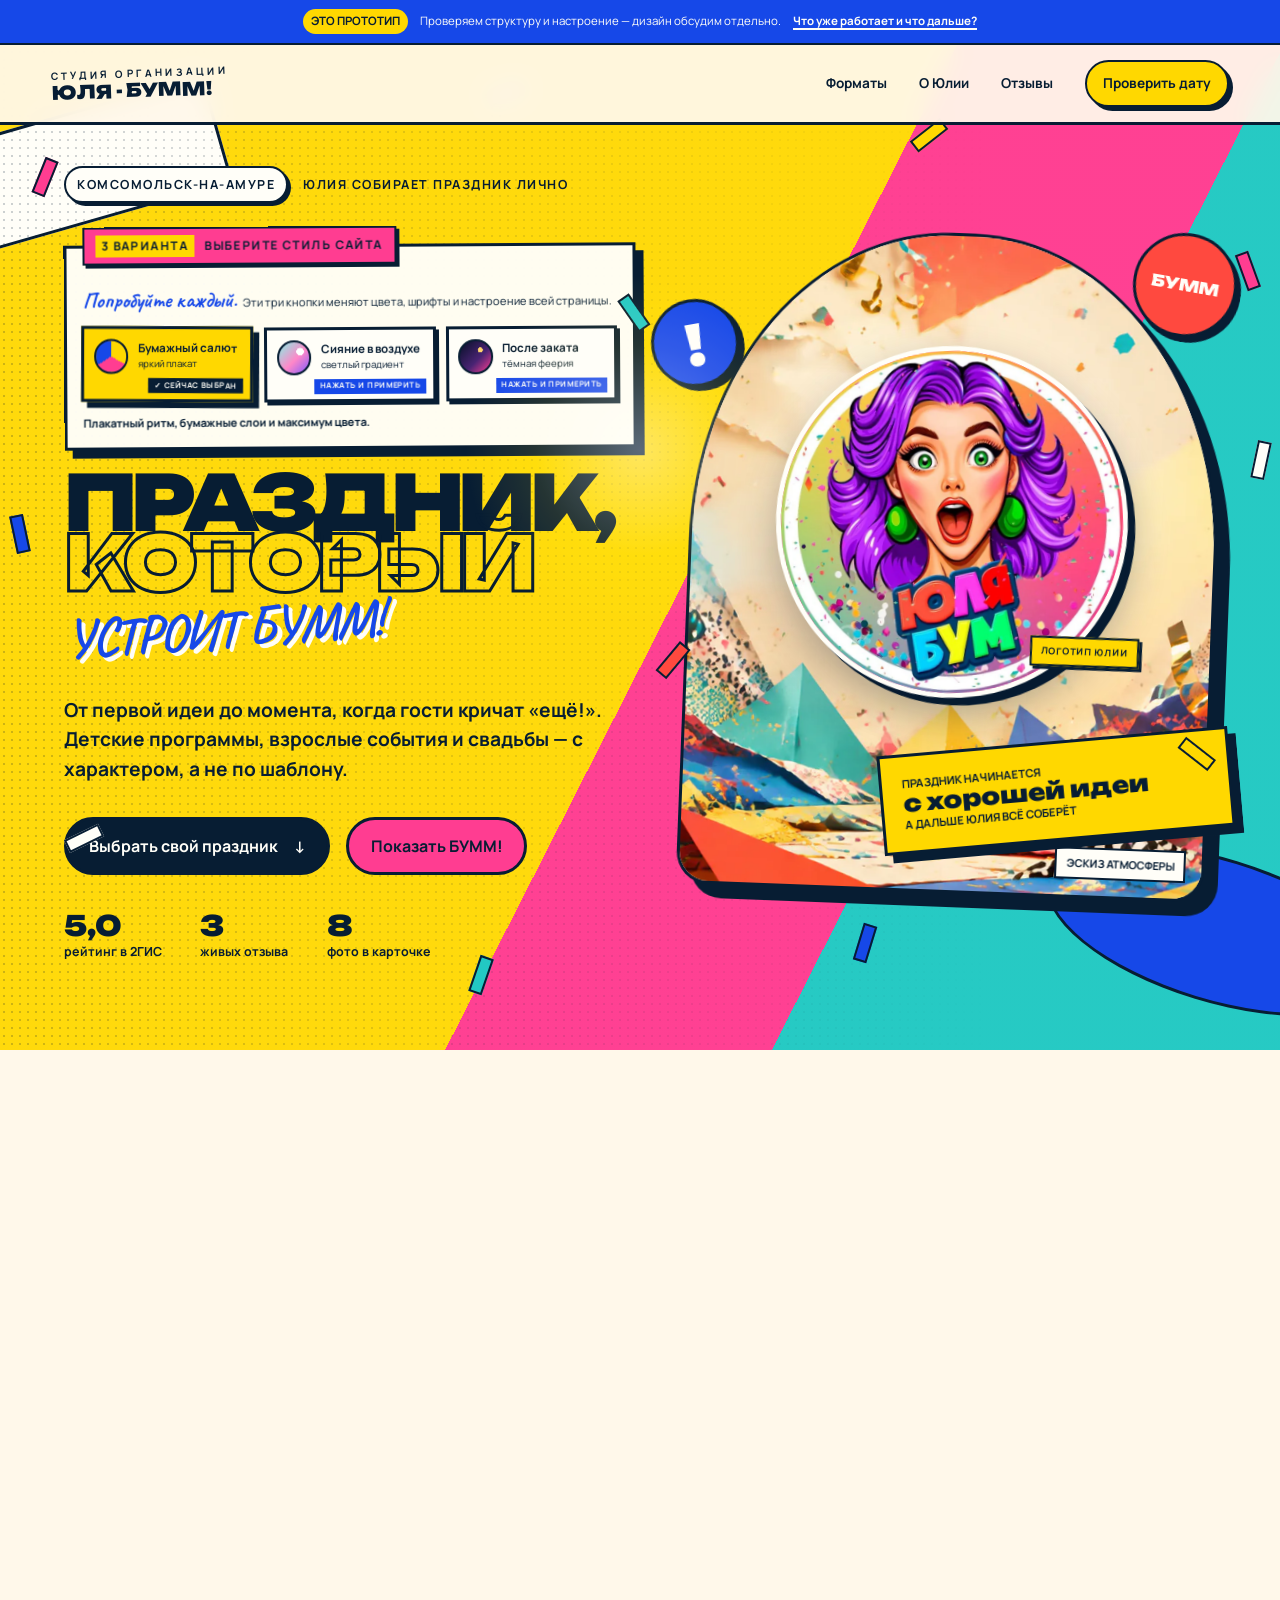
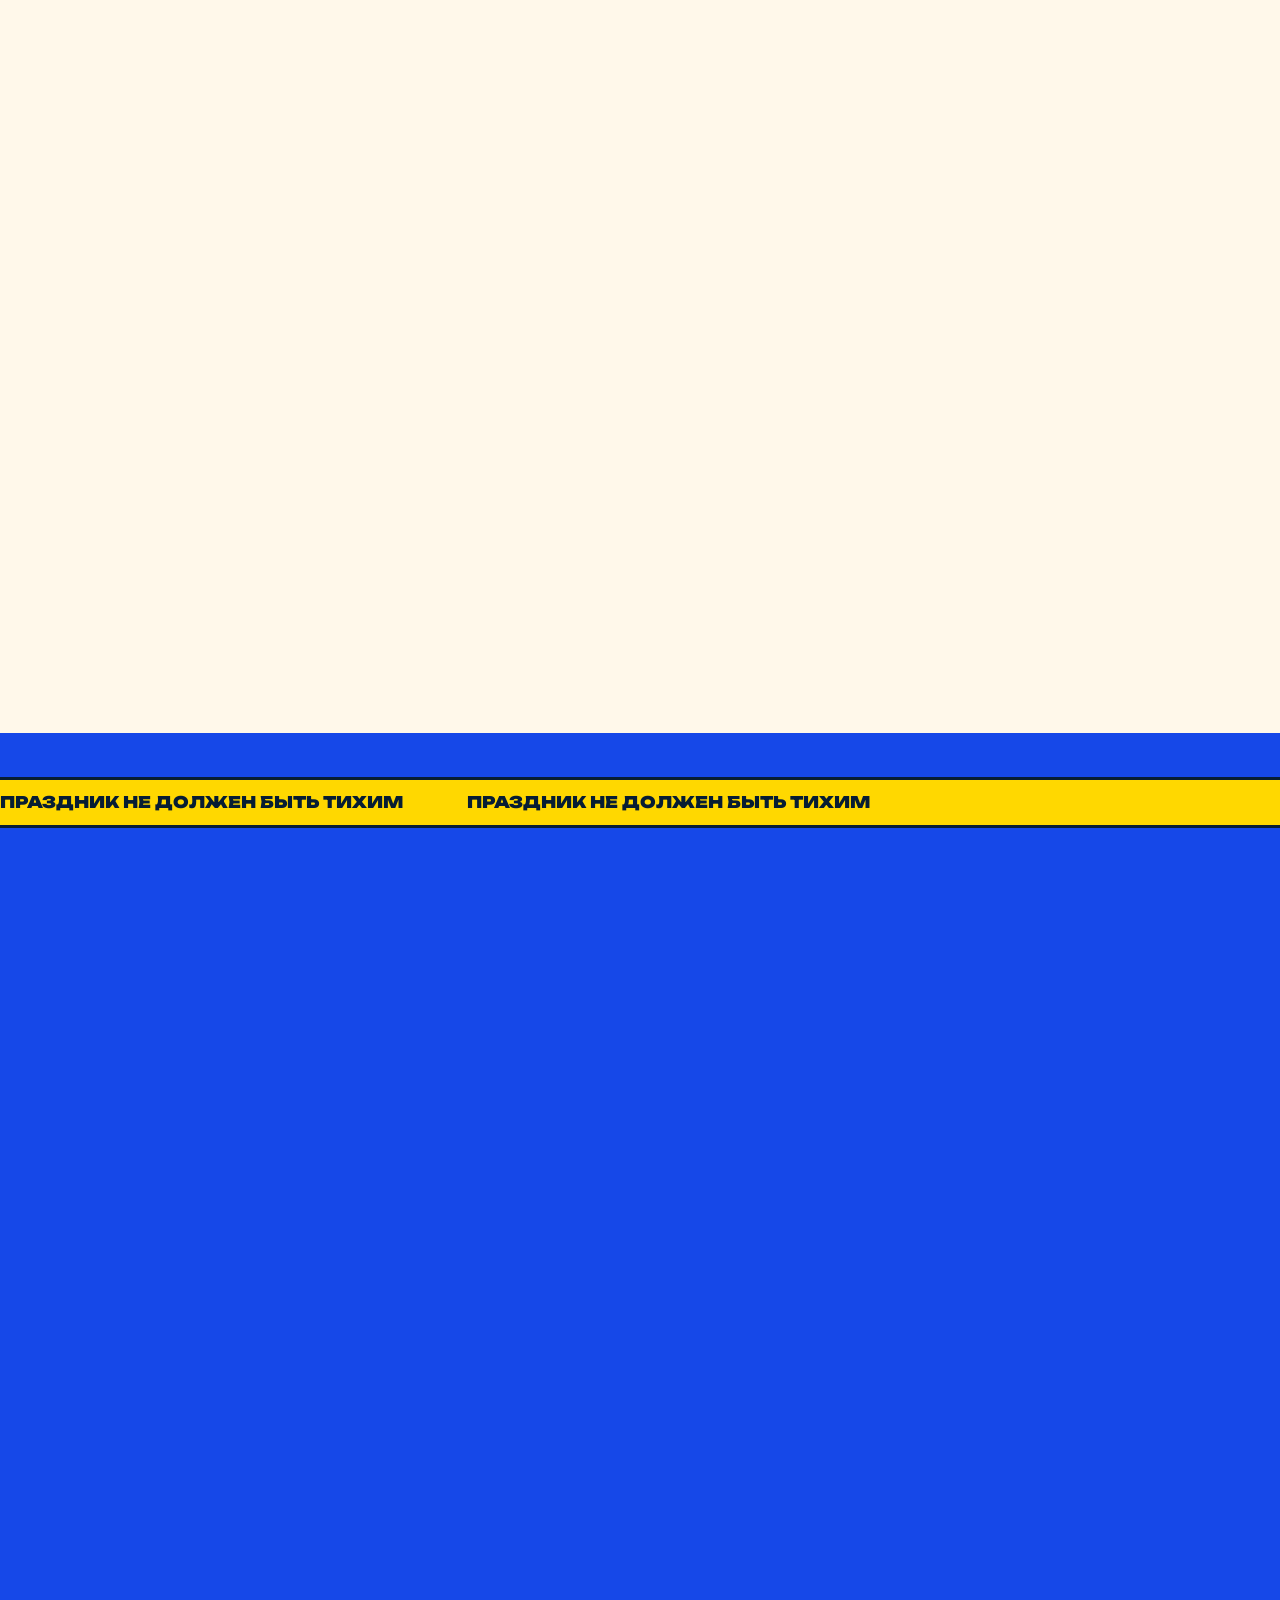
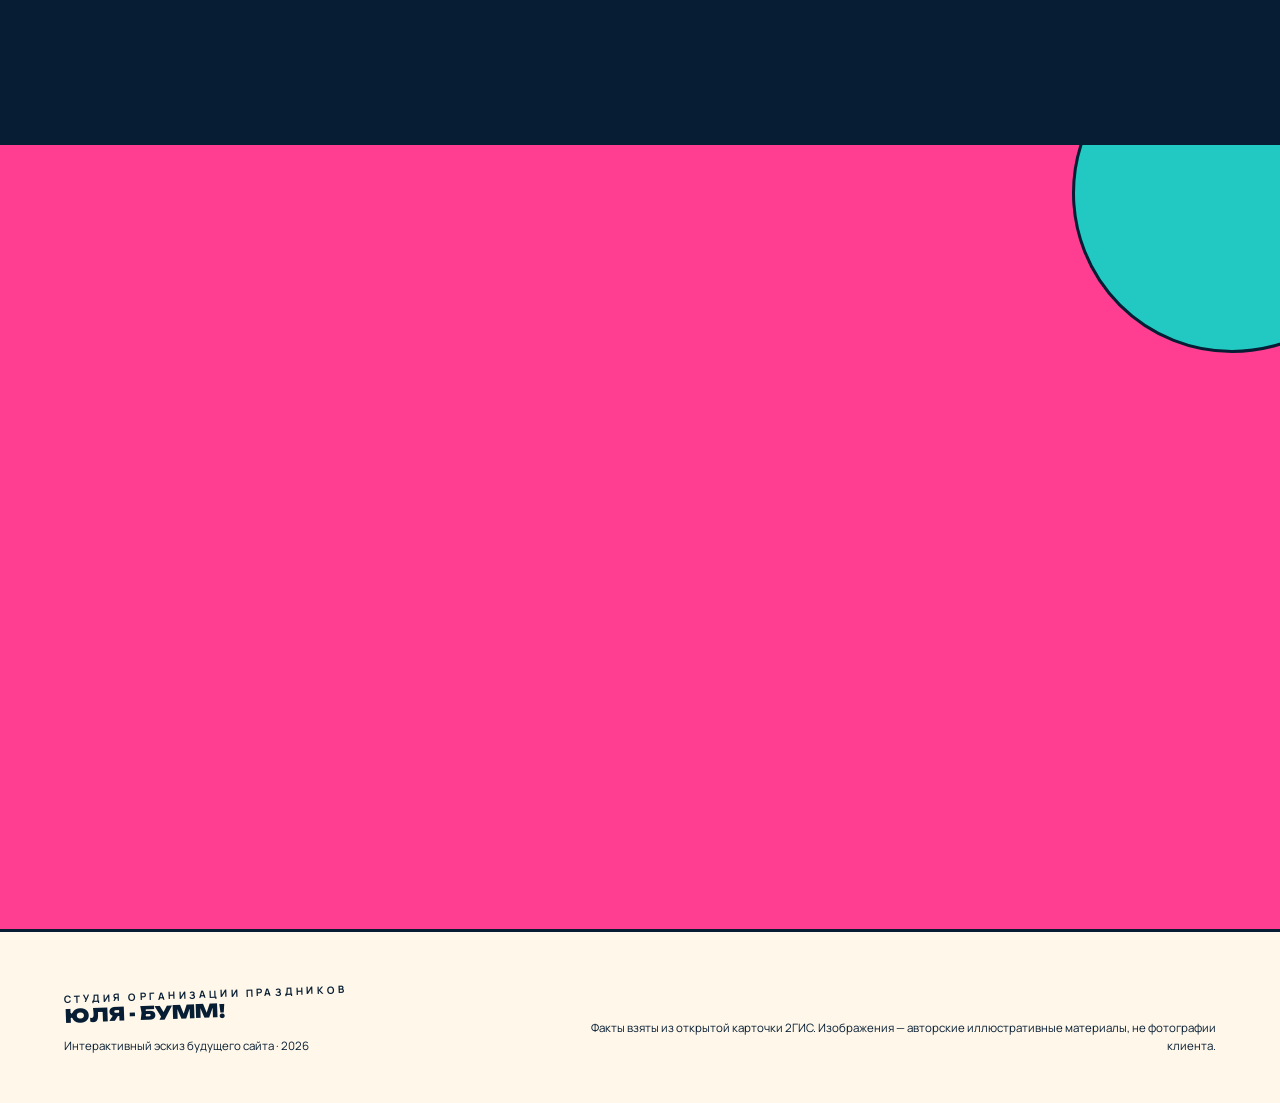
==== commit f33b235b: "feat: add Julia logo and prominent theme picker" ====
--- a/index.html
+++ b/index.html
@@ -46,8 +46,9 @@
       </div>
       <div class="hero-copy">
         <p class="eyebrow"><span>Комсомольск-на-Амуре</span> Юлия собирает праздник лично</p>
-        <fieldset class="style-picker" aria-describedby="style-picker-note">
-          <legend>Как может выглядеть сайт</legend>
+        <fieldset class="style-picker" aria-describedby="style-picker-help style-picker-note">
+          <legend><span>3 варианта</span> Выберите стиль сайта</legend>
+          <p class="style-picker-help" id="style-picker-help"><strong>Попробуйте каждый.</strong> Эти три кнопки меняют цвета, шрифты и настроение всей страницы.</p>
           <div class="style-picker-buttons">
             <button type="button" data-theme-choice="boom" aria-pressed="true">
               <i class="style-swatch style-swatch-boom" aria-hidden="true"></i>
@@ -86,6 +87,12 @@
           <img src="assets/images/celebration-hero.webp" alt="Яркая авторская композиция с конфетти, светом и праздничными декорациями" width="1800" height="1000" fetchpriority="high">
           <span class="photo-note">эскиз атмосферы</span>
         </div>
+        <figure class="hero-logo-layer">
+          <span class="hero-logo-crop">
+            <img src="assets/images/julia-boomm-logo.webp" alt="Логотип студии организации праздников «Юля - Бумм!»" width="1024" height="1024" fetchpriority="high">
+          </span>
+          <figcaption>логотип Юлии</figcaption>
+        </figure>
         <div class="burst burst-one" aria-hidden="true">!</div>
         <div class="burst burst-two" aria-hidden="true">БУММ</div>
         <div class="ticket">
@@ -291,6 +298,7 @@
         <h3 id="prototype-ready-title">Уже можно попробовать</h3>
         <ul>
           <li>три разных арт-направления;</li>
+          <li>официальный логотип в первом экране;</li>
           <li>выбор формата праздника;</li>
           <li>основные услуги, история Юлии и отзывы;</li>
           <li>адаптивное меню и анимации;</li>
@@ -300,7 +308,7 @@
       <section aria-labelledby="prototype-next-title">
         <h3 id="prototype-next-title">Ещё нужно сделать</h3>
         <ul>
-          <li>настоящие логотип, фотографии и тексты Юлии;</li>
+          <li>настоящие фотографии Юлии, команды и окончательные тексты;</li>
           <li>каталог артистов и профили каждого артиста;</li>
           <li>каталог программ и полные карточки услуг;</li>
           <li>живой календарь свободных дат;</li>
--- a/assets/site-preview.css
+++ b/assets/site-preview.css
@@ -340,18 +340,47 @@
 }
 
 .style-picker {
+  position: relative;
   max-width: 45rem;
   margin: 0 0 1.5rem;
-  padding: 0;
-  border: 0;
+  padding: 1rem;
+  border: 3px solid var(--ink);
+  background: rgba(255,255,255,0.94);
+  box-shadow: 8px 8px 0 var(--ink);
+  transform: rotate(-0.35deg);
 }
 
 .style-picker legend {
-  margin-bottom: 0.55rem;
-  font-size: 0.68rem;
+  max-width: calc(100% - 1rem);
+  padding: 0.38rem 0.7rem;
+  border: 2px solid var(--ink);
+  background: var(--pink);
+  box-shadow: 3px 3px 0 var(--ink);
+  font-size: 0.74rem;
   font-weight: 700;
   letter-spacing: 0.12em;
   text-transform: uppercase;
+}
+
+.style-picker legend span {
+  display: inline-block;
+  margin-right: 0.45rem;
+  padding: 0.12rem 0.35rem;
+  background: var(--yellow);
+}
+
+.style-picker-help {
+  margin: 0.15rem 0 0.8rem;
+  font-size: 0.72rem;
+  line-height: 1.45;
+}
+
+.style-picker-help strong {
+  display: inline-block;
+  margin-right: 0.22rem;
+  color: var(--blue);
+  font-family: 'Boom Hand', cursive;
+  font-size: 1.35rem;
 }
 
 .style-picker-buttons {
@@ -361,22 +390,50 @@
 }
 
 .style-picker-buttons button {
+  position: relative;
   display: grid;
   min-width: 0;
+  min-height: 4.7rem;
   grid-template-columns: 2.2rem minmax(0, 1fr);
   gap: 0.55rem;
   align-items: center;
-  padding: 0.55rem;
-  border: 2px solid var(--ink);
+  padding: 0.65rem 0.6rem 1.55rem;
+  border: 3px solid var(--ink);
   background: var(--white);
+  box-shadow: 3px 3px 0 var(--ink);
+  cursor: pointer;
   text-align: left;
   transition: transform 180ms ease, box-shadow 180ms ease, background-color 280ms ease;
 }
 
+.style-picker-buttons button::after {
+  position: absolute;
+  right: 0.45rem;
+  bottom: 0.32rem;
+  padding: 0.12rem 0.35rem;
+  color: var(--white);
+  background: var(--blue);
+  content: 'НАЖАТЬ И ПРИМЕРИТЬ';
+  font-size: 0.48rem;
+  font-weight: 700;
+  letter-spacing: 0.06em;
+}
+
+.style-picker-buttons button:hover {
+  z-index: 1;
+  box-shadow: 6px 7px 0 var(--ink);
+  transform: translateY(-4px) rotate(-1deg);
+}
+
 .style-picker-buttons button[aria-pressed="true"] {
   background: var(--yellow);
-  box-shadow: 4px 4px 0 var(--ink);
-  transform: translate(-2px, -2px);
+  box-shadow: 6px 6px 0 var(--ink);
+  transform: translate(-2px, -2px) rotate(0.5deg);
+}
+
+.style-picker-buttons button[aria-pressed="true"]::after {
+  background: var(--ink);
+  content: '✓ СЕЙЧАС ВЫБРАН';
 }
 
 .style-swatch {
@@ -421,6 +478,11 @@
   margin: 0.65rem 0 0;
   font-size: 0.7rem;
   font-weight: 700;
+}
+
+.style-picker > .style-picker-help {
+  margin: 0.15rem 0 0.8rem;
+  font-weight: 400;
 }
 
 .hero h1 {
@@ -533,6 +595,56 @@
   position: relative;
   z-index: 1;
   transform-style: preserve-3d;
+}
+
+.hero-logo-layer {
+  position: absolute;
+  z-index: 4;
+  top: 17%;
+  left: 50%;
+  width: min(22rem, 68%);
+  margin: 0;
+  pointer-events: none;
+  transform: translateX(-50%) rotate(-3deg) translateZ(42px);
+  animation: logo-hover 4.6s ease-in-out infinite;
+}
+
+.hero-logo-crop {
+  position: relative;
+  display: block;
+  overflow: hidden;
+  width: 100%;
+  aspect-ratio: 1;
+  border: 5px solid var(--white);
+  border-radius: 50%;
+  background: var(--pink);
+  box-shadow: 0 1.1rem 2.4rem rgba(4,20,40,0.3), 7px 8px 0 var(--ink);
+}
+
+.hero-logo-crop img {
+  position: absolute;
+  top: -14%;
+  left: -14%;
+  width: 128%;
+  max-width: none;
+  height: 128%;
+  object-fit: cover;
+}
+
+.hero-logo-layer figcaption {
+  position: absolute;
+  right: -0.25rem;
+  bottom: 7%;
+  padding: 0.35rem 0.55rem;
+  border: 2px solid var(--ink);
+  color: var(--ink);
+  background: var(--yellow);
+  box-shadow: 3px 3px 0 var(--ink);
+  font-size: 0.58rem;
+  font-weight: 700;
+  letter-spacing: 0.08em;
+  text-transform: uppercase;
+  transform: rotate(5deg);
 }
 
 .hero-image-wrap {
@@ -1497,6 +1609,11 @@
   to { transform: translateX(-100%); }
 }
 
+@keyframes logo-hover {
+  0%, 100% { transform: translateX(-50%) translateY(0) rotate(-3deg) translateZ(42px); }
+  50% { transform: translateX(-50%) translateY(-0.8rem) rotate(1deg) translateZ(55px); }
+}
+
 @media (max-width: 1050px) {
   .tape {
     display: block;
@@ -1659,28 +1776,44 @@
   }
 
   .style-picker-buttons {
-    gap: 0.4rem;
+    grid-template-columns: 1fr;
+    gap: 0.55rem;
   }
 
   .style-picker-buttons button {
-    grid-template-columns: 1fr;
-    justify-items: center;
-    padding: 0.45rem 0.3rem;
-    text-align: center;
+    min-height: 4.25rem;
+    grid-template-columns: 2.5rem minmax(0, 1fr);
+    justify-items: start;
+    padding: 0.55rem 0.7rem 1.45rem;
+    text-align: left;
   }
 
   .style-picker-buttons small {
-    display: none;
+    display: block;
   }
 
   .style-picker-buttons b {
-    min-height: 2.25em;
-    font-size: 0.62rem;
+    min-height: 0;
+    font-size: 0.72rem;
     white-space: normal;
   }
 
+  .style-picker {
+    margin-bottom: 1.75rem;
+    padding: 0.8rem;
+    transform: none;
+  }
+
+  .style-picker legend {
+    font-size: 0.65rem;
+  }
+
+  .style-picker-help {
+    font-size: 0.68rem;
+  }
+
   .style-picker > p {
-    min-height: 2.2em;
+    min-height: 0;
   }
 
   .hero h1 em {
@@ -1710,6 +1843,16 @@
   .hero-stage {
     width: calc(100% - 1rem);
     margin-top: 1.5rem;
+  }
+
+  .hero-logo-layer {
+    top: 13%;
+    width: min(17rem, 72%);
+  }
+
+  .hero-logo-layer figcaption {
+    right: 0;
+    bottom: 5%;
   }
 
   .hero-image-wrap {
@@ -1969,6 +2112,21 @@
   letter-spacing: 0.02em;
 }
 
+body[data-theme="aurora"] .style-picker {
+  border-color: rgba(40,22,66,0.28);
+  border-radius: 1.6rem 0.45rem 1.6rem 0.45rem;
+  background: rgba(255,254,252,0.82);
+  box-shadow: 0 1.25rem 3rem rgba(104,69,232,0.16);
+  transform: none;
+}
+
+body[data-theme="aurora"] .style-picker legend,
+body[data-theme="aurora"] .style-picker-buttons button::after {
+  border-color: rgba(40,22,66,0.28);
+  border-radius: 999px;
+  box-shadow: none;
+}
+
 body[data-theme="aurora"] .nav-cta,
 body[data-theme="aurora"] .style-picker-buttons button,
 body[data-theme="aurora"] .button,
@@ -2011,6 +2169,11 @@
 
 body[data-theme="aurora"] .hero::after {
   background: rgba(104,69,232,0.42);
+}
+
+body[data-theme="aurora"] .hero-logo-crop {
+  border-color: rgba(255,255,255,0.88);
+  box-shadow: 0 1.8rem 4rem rgba(104,69,232,0.28), 0 0 0 1px rgba(40,22,66,0.18);
 }
 
 body[data-theme="aurora"] .hero-noise {
@@ -2210,6 +2373,24 @@
   background: rgba(7,14,29,0.9);
 }
 
+body[data-theme="midnight"] .style-picker {
+  border-color: rgba(255,201,90,0.58);
+  background: rgba(8,15,32,0.9);
+  box-shadow: 0 0 0 1px rgba(255,201,90,0.2), 0 1.8rem 4rem rgba(0,0,0,0.42);
+  transform: none;
+}
+
+body[data-theme="midnight"] .style-picker legend {
+  color: #091126;
+  border-color: #fff5dc;
+  background: linear-gradient(120deg, #ffc95a, #ff6fae);
+  box-shadow: 3px 3px 0 #fff5dc;
+}
+
+body[data-theme="midnight"] .style-picker-help strong {
+  color: #ffc95a;
+}
+
 body[data-theme="midnight"] .style-picker-buttons button {
   color: #fff5dc;
   background: rgba(16,26,49,0.84);
@@ -2238,6 +2419,11 @@
   border: 0;
   background: rgba(255,77,166,0.3);
   filter: blur(28px);
+}
+
+body[data-theme="midnight"] .hero-logo-crop {
+  border-color: #ffc95a;
+  box-shadow: 0 0 0 1px rgba(255,245,220,0.35), 0 0 4rem rgba(255,77,166,0.48);
 }
 
 body[data-theme="midnight"] .hero-noise {
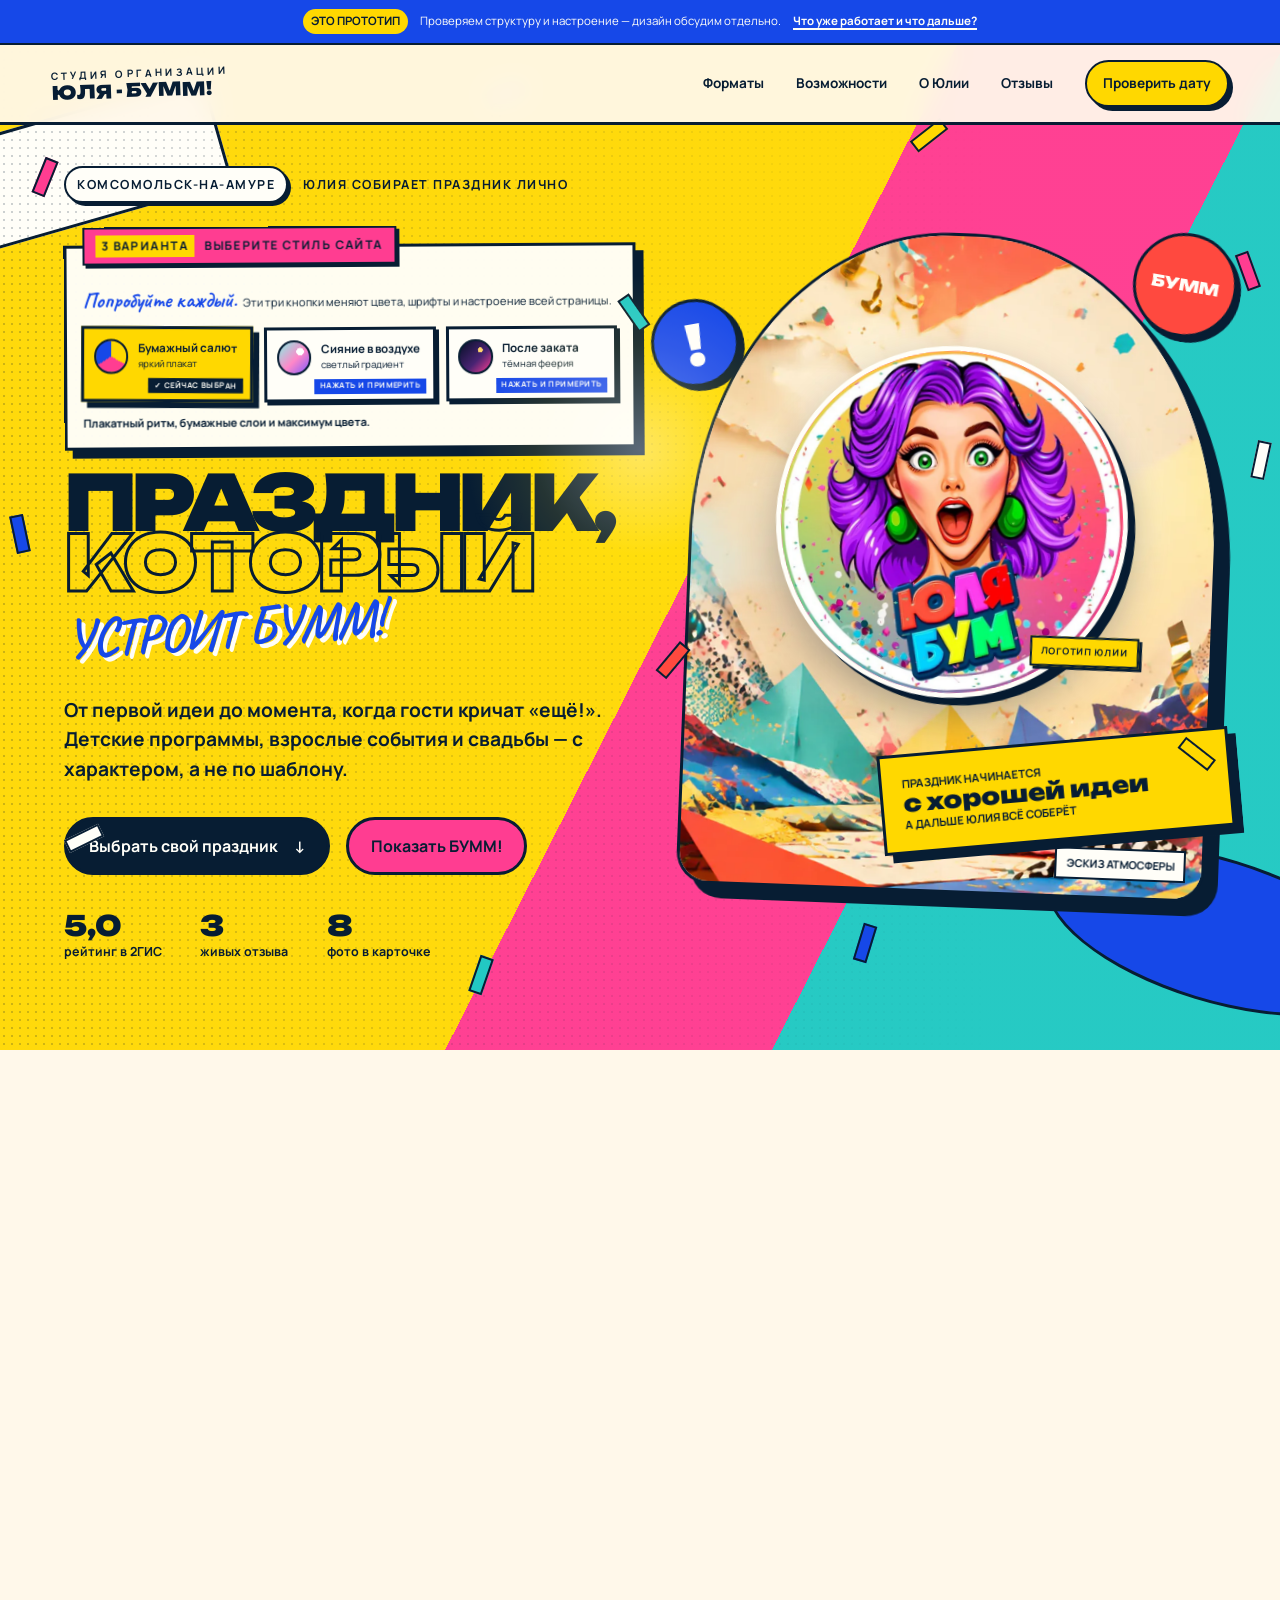
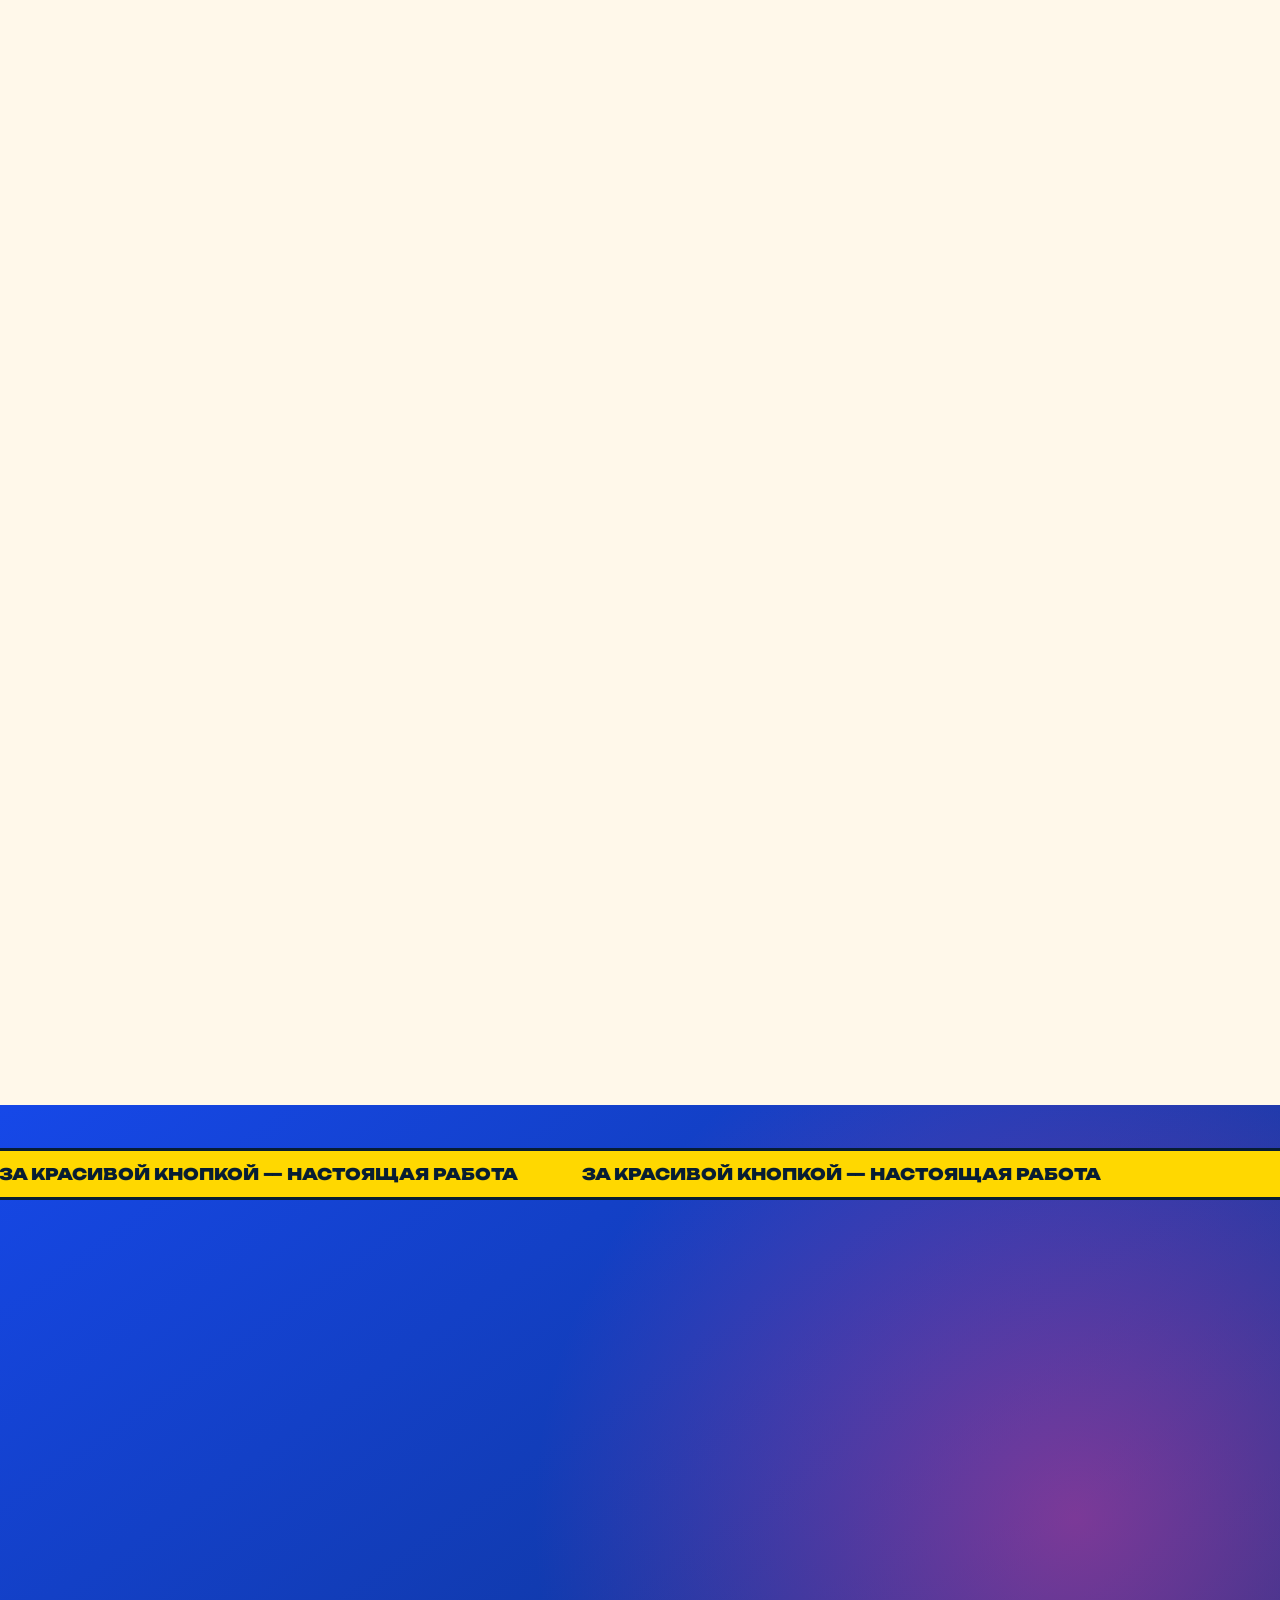
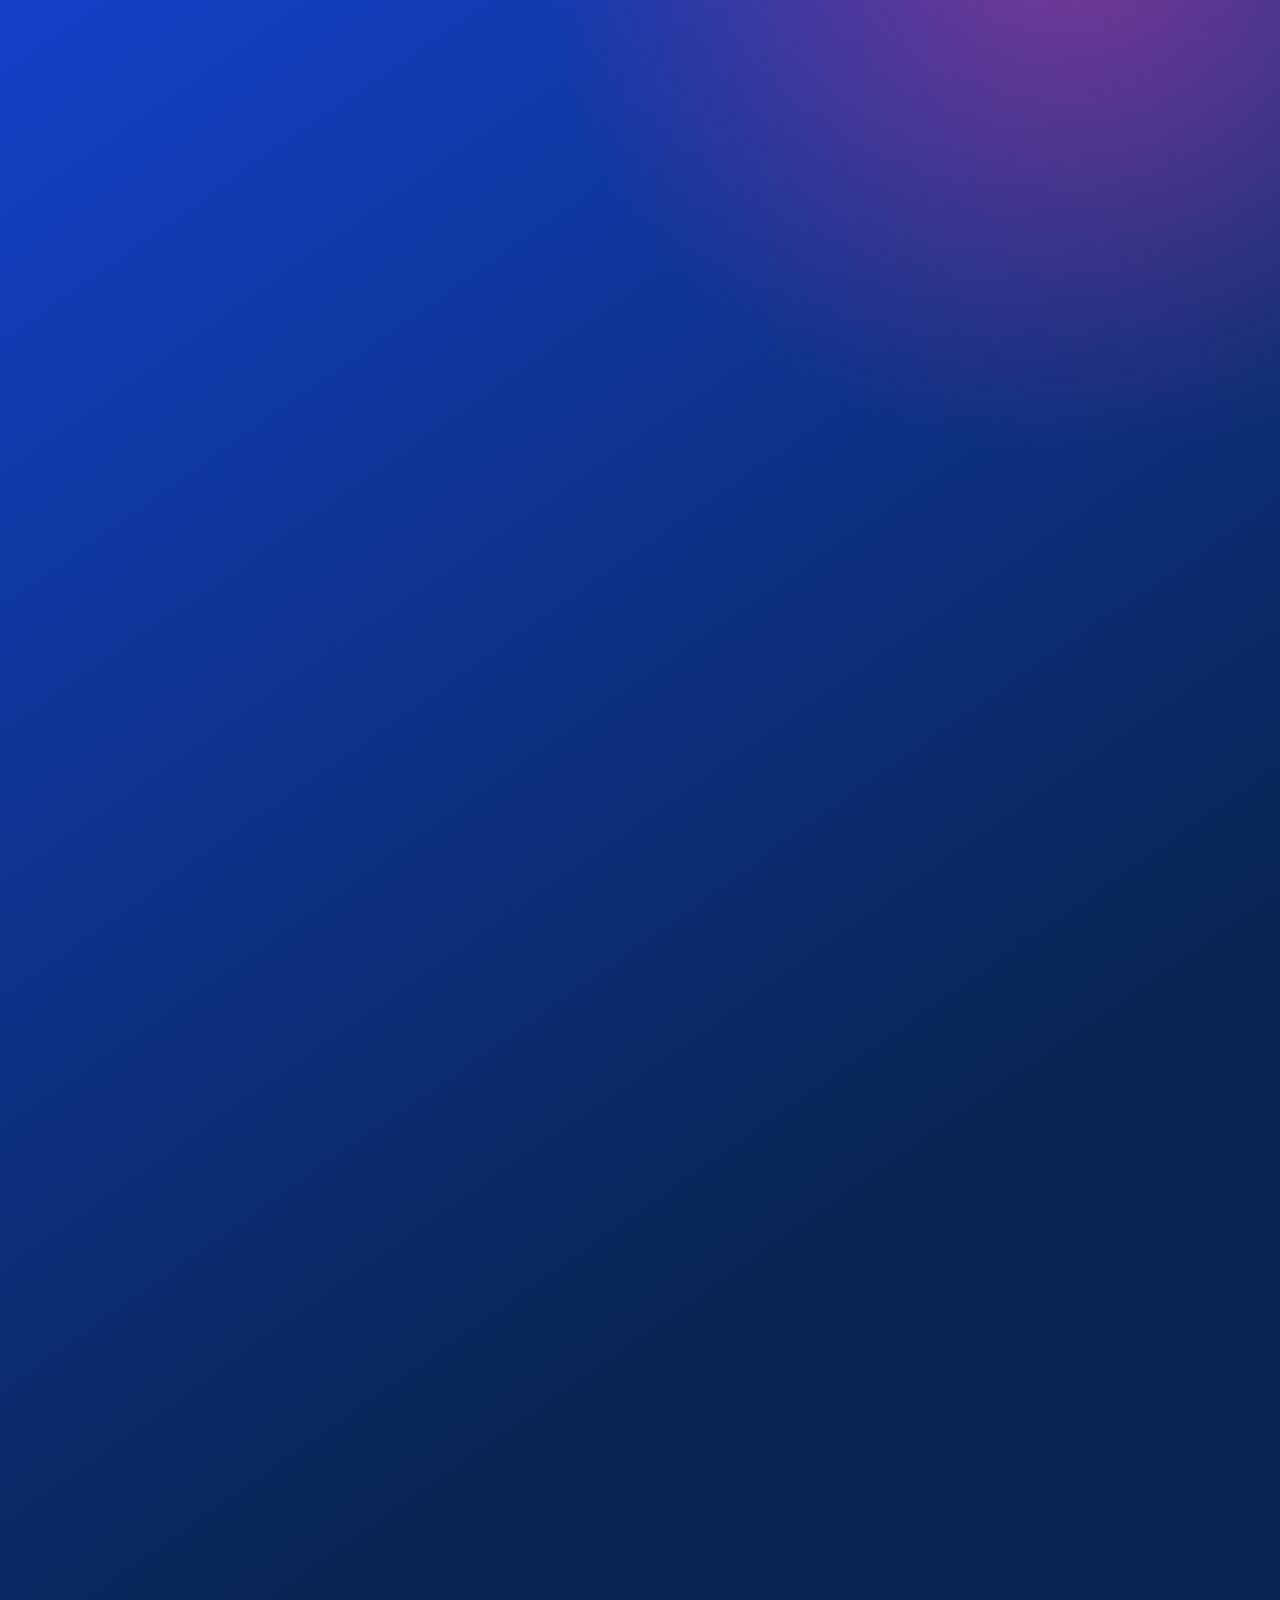
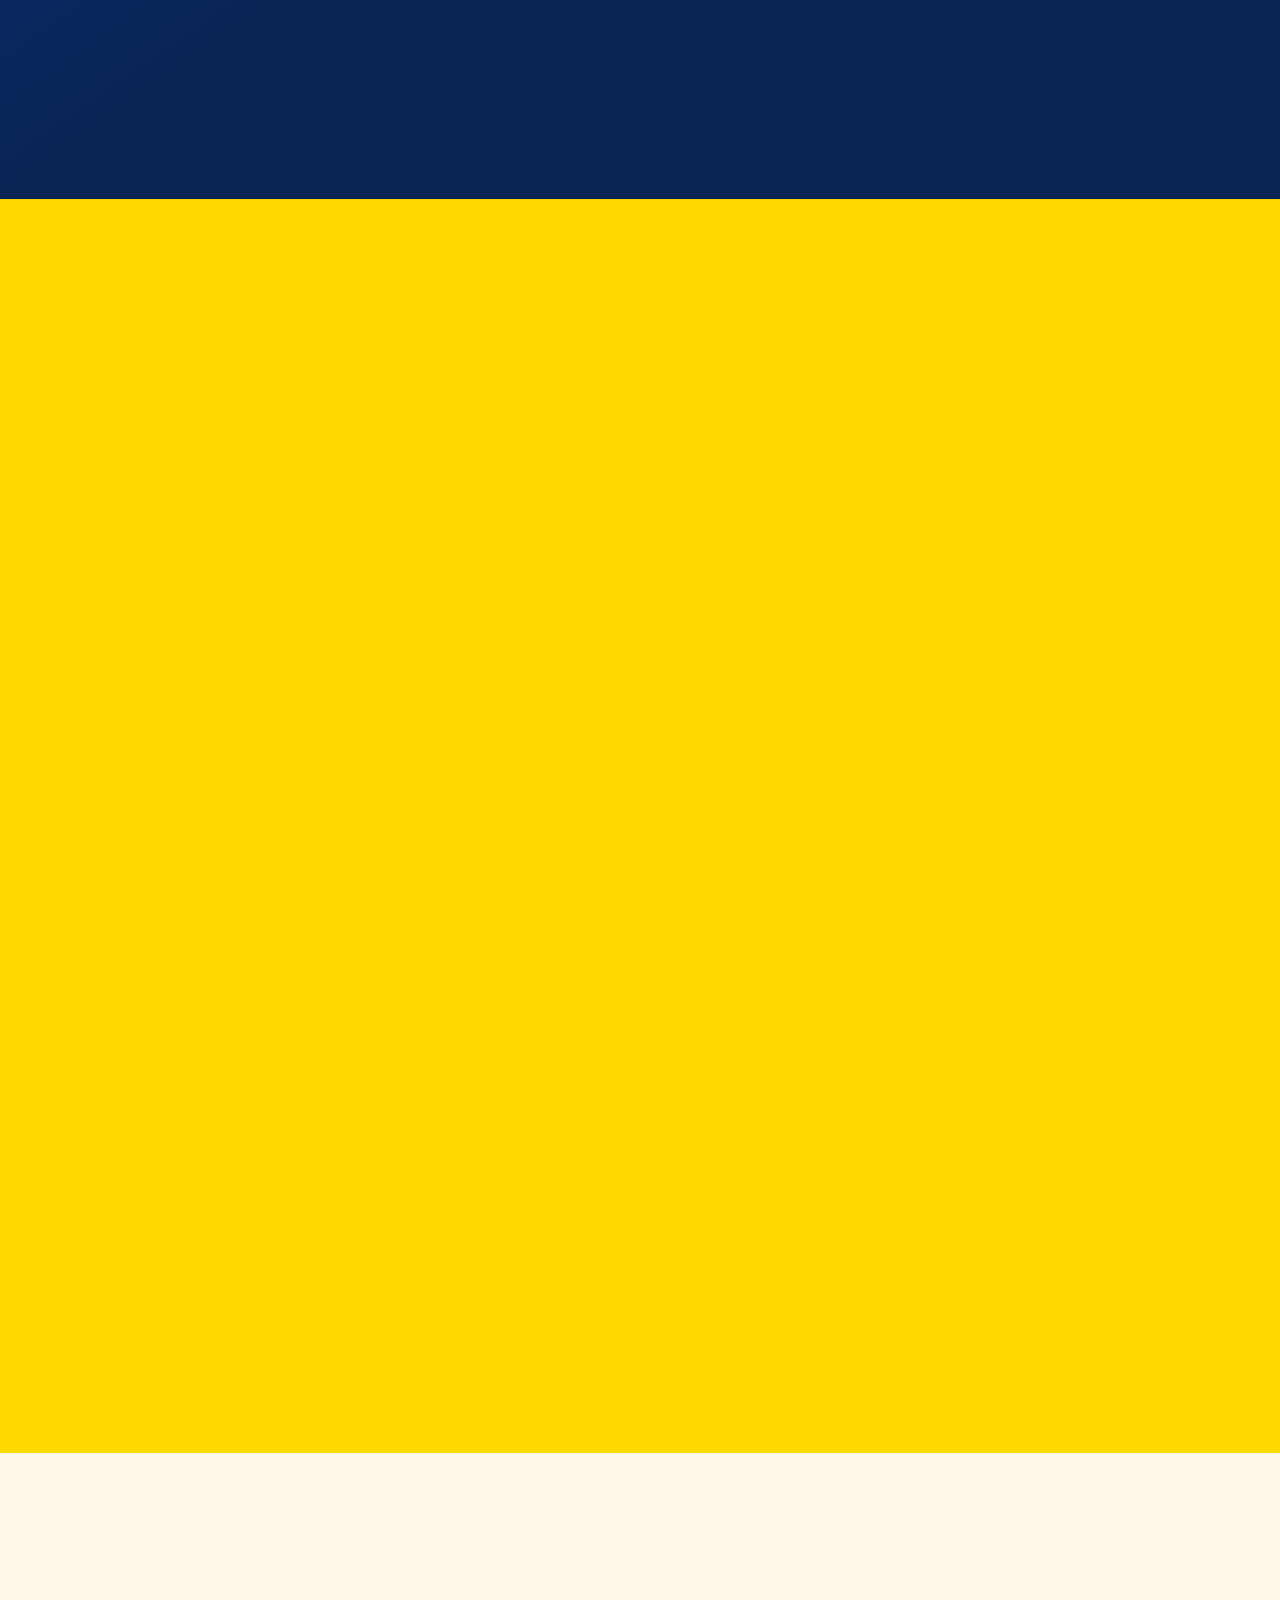
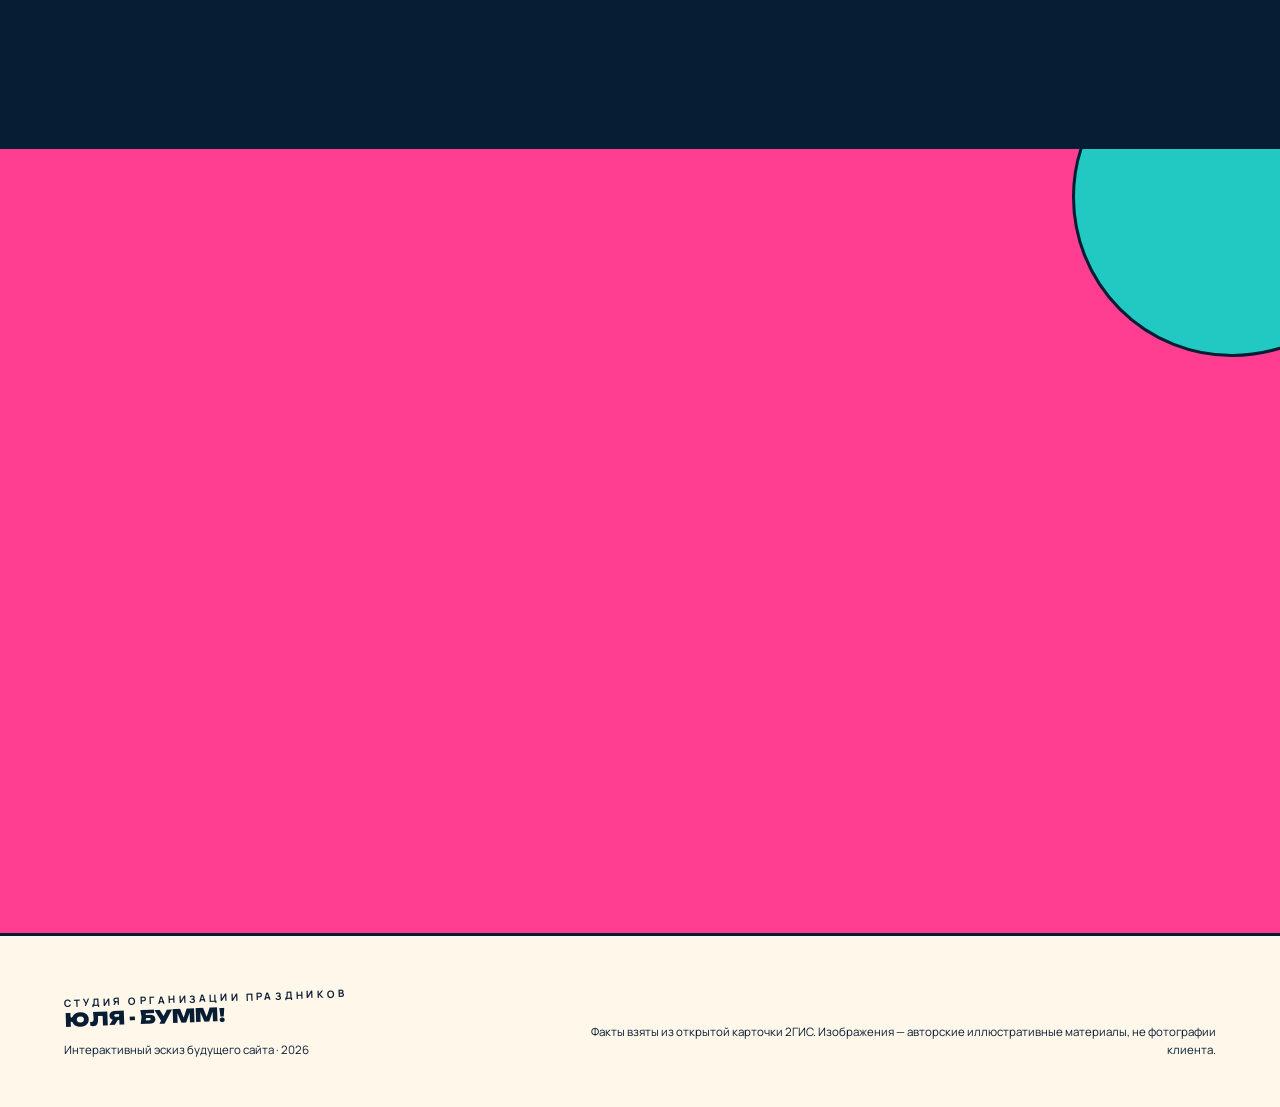
==== commit bc148e46: "feat: add occasion journeys and module roadmap" ====
--- a/index.html
+++ b/index.html
@@ -32,6 +32,7 @@
     </button>
     <nav class="site-nav" id="site-menu" aria-label="Основное меню" data-menu>
       <a href="#formats">Форматы</a>
+      <a href="#workshop">Возможности</a>
       <a href="#julia">О Юлии</a>
       <a href="#reviews">Отзывы</a>
       <a class="nav-cta" href="#request">Проверить дату</a>
@@ -107,13 +108,15 @@
       <div class="section-intro reveal">
         <p class="chapter">01 / Один простой выбор</p>
         <h2 id="formats-title">Что <em>празднуем?</em></h2>
-        <p>Не нужно изучать бесконечный каталог. Сначала выбираем повод — и сразу видим подходящий сценарий.</p>
+        <p>Не нужно изучать бесконечный каталог. Сначала выбираем повод — и сразу видим фотографию, подходящие сценарии и команду.</p>
       </div>
 
       <div class="party-tabs reveal" role="tablist" aria-label="Выберите формат события">
         <button id="tab-kids" type="button" role="tab" aria-selected="true" aria-controls="party-panel" data-party="kids">Детский праздник</button>
+        <button id="tab-wedding" type="button" role="tab" aria-selected="false" aria-controls="party-panel" data-party="wedding">Свадьба</button>
+        <button id="tab-anniversary" type="button" role="tab" aria-selected="false" aria-controls="party-panel" data-party="anniversary">Юбилей</button>
+        <button id="tab-new-year" type="button" role="tab" aria-selected="false" aria-controls="party-panel" data-party="new-year">Новый год</button>
         <button id="tab-adults" type="button" role="tab" aria-selected="false" aria-controls="party-panel" data-party="adults">Взрослое событие</button>
-        <button id="tab-wedding" type="button" role="tab" aria-selected="false" aria-controls="party-panel" data-party="wedding">Свадьба</button>
       </div>
 
       <article class="party-panel reveal" id="party-panel" role="tabpanel" tabindex="0" aria-labelledby="tab-kids">
@@ -127,44 +130,72 @@
           <h3 data-party-title>Герой приходит — комната меняется</h3>
           <p data-party-text>Подберём образ и программу под возраст, пространство и темперамент компании. В отзывах особенно вспоминают энергичную программу с Соником и появление Бамблби.</p>
           <ul data-party-list>
-            <li>аниматор и персонаж</li>
-            <li>игровой сценарий</li>
-            <li>фото живых эмоций</li>
+            <li>день рождения</li>
+            <li>выпускной</li>
+            <li>день именинника</li>
+            <li>тематическая вечеринка</li>
           </ul>
+          <div class="party-modules" aria-label="Будущие возможности этого раздела">
+            <p>Посмотреть, что нужно для запуска:</p>
+            <div data-party-modules>
+              <button type="button" data-module-preview="program-catalog">Каталог программ</button>
+              <button type="button" data-module-preview="artist-catalog">Каталог артистов</button>
+              <button type="button" data-module-preview="costume-catalog">Каталог костюмов</button>
+            </div>
+          </div>
           <a class="text-link" href="#request">Хочу обсудить такой праздник <span aria-hidden="true">↗</span></a>
         </div>
       </article>
-    </section>
-
-    <section class="formats section-pad" aria-labelledby="services-title">
-      <div class="tape tape-blue" aria-hidden="true"><span>ПРАЗДНИК НЕ ДОЛЖЕН БЫТЬ ТИХИМ</span><span>ПРАЗДНИК НЕ ДОЛЖЕН БЫТЬ ТИХИМ</span></div>
+      <blockquote class="story-line reveal">«Расскажите нам вашу историю — и мы напишем праздничную главу вашей жизни».</blockquote>
+    </section>
+
+    <section class="workshop section-pad" id="workshop" aria-labelledby="services-title">
+      <div class="tape tape-blue" aria-hidden="true"><span>ЗА КРАСИВОЙ КНОПКОЙ — НАСТОЯЩАЯ РАБОТА</span><span>ЗА КРАСИВОЙ КНОПКОЙ — НАСТОЯЩАЯ РАБОТА</span></div>
       <div class="section-intro reveal">
-        <p class="chapter">02 / Можно начать отсюда</p>
-        <h2 id="services-title">Три входа. <em>Один БУММ.</em></h2>
-      </div>
-      <div class="format-grid">
-        <article class="format-card format-card-blue reveal">
-          <span class="format-index">А</span>
-          <p class="format-label">Детям и подросткам</p>
-          <h3>Анимационные программы</h3>
-          <p>Персонажи, игры и динамика, которую подстраивают под возраст и компанию.</p>
-          <a href="#request" aria-label="Обсудить анимационную программу">Обсудить <span aria-hidden="true">→</span></a>
-        </article>
-        <article class="format-card format-card-pink reveal">
-          <span class="format-index">Б</span>
-          <p class="format-label">Взрослым</p>
-          <h3>Дни рождения и события</h3>
-          <p>Атмосфера, ведущий, фотозона, развлечения — всё складывается вокруг ваших гостей.</p>
-          <a href="#request" aria-label="Обсудить взрослое событие">Обсудить <span aria-hidden="true">→</span></a>
-        </article>
-        <article class="format-card format-card-yellow reveal">
-          <span class="format-index">В</span>
-          <p class="format-label">Для двоих и семьи</p>
-          <h3>Свадьбы и регистрации</h3>
-          <p>Организация с нуля, детали по референсам и спокойствие в день события.</p>
-          <a href="#request" aria-label="Обсудить свадьбу или регистрацию">Обсудить <span aria-hidden="true">→</span></a>
-        </article>
-      </div>
+        <p class="chapter">02 / Пока в мастерской</p>
+        <h2 id="services-title">Это не заглушки. <em>Это план.</em></h2>
+        <p>Нажмите на будущую функцию — откроется простое объяснение: какие материалы понадобятся от Юлии, что сделает Гордей и сколько этапов скрывается за одной кнопкой.</p>
+      </div>
+      <div class="workshop-layout">
+        <figure class="workshop-visual reveal tilt">
+          <img src="assets/images/future-catalogs.webp" alt="Эскиз закулисного каталога артистов, костюмов и реквизита" width="1440" height="960" loading="lazy">
+          <figcaption>Не фотография агентства — образ того, как может выглядеть единая база.</figcaption>
+        </figure>
+        <div class="roadmap-grid reveal" aria-label="Функции будущего сайта">
+          <button class="roadmap-card roadmap-card-pink" type="button" data-module-preview="artist-catalog">
+            <span>01 · люди</span><strong>Каталог артистов</strong><small>Профили, жанры, фото, видео и занятость.</small><b>Что потребуется? →</b>
+          </button>
+          <button class="roadmap-card roadmap-card-yellow" type="button" data-module-preview="costume-catalog">
+            <span>02 · образы</span><strong>Каталог костюмов</strong><small>Размеры, состояние, комплектность и даты.</small><b>Что потребуется? →</b>
+          </button>
+          <button class="roadmap-card roadmap-card-cyan" type="button" data-module-preview="program-catalog">
+            <span>03 · сценарии</span><strong>Каталог программ</strong><small>Возраст, длительность, состав и условия.</small><b>Что потребуется? →</b>
+          </button>
+          <button class="roadmap-card roadmap-card-blue" type="button" data-module-preview="decor-catalog">
+            <span>04 · пространство</span><strong>Декор и реквизит</strong><small>Фотозоны, оформление и реальные комплекты.</small><b>Что потребуется? →</b>
+          </button>
+        </div>
+      </div>
+
+      <article class="partner-feature reveal">
+        <img src="assets/images/event-partners.webp" alt="Эскиз слаженной работы организатора, фотографа, видеографа и кондитера" width="1440" height="960" loading="lazy">
+        <div>
+          <p class="chapter">Проверенная команда</p>
+          <h3>Фотограф. Видеограф. Кондитер.</h3>
+          <p>Юлия работает с ними постоянно — на сайте их можно предлагать как понятные дополнения к свадьбе, юбилею или детскому празднику.</p>
+          <button class="text-button" type="button" data-module-preview="partner-services">Как это подключить к сайту →</button>
+        </div>
+      </article>
+
+      <article class="bonus-teaser reveal" aria-labelledby="bonus-title">
+        <div class="mini-wheel" aria-hidden="true"><span>+</span></div>
+        <div>
+          <p class="chapter">Ништяк с первой минуты</p>
+          <h3 id="bonus-title">Колесо праздничных бонусов</h3>
+          <p>Сначала маленький подарок — потом знакомство с программами. Сейчас можно покрутить честный интерактивный пример.</p>
+        </div>
+        <button class="button button-dark" type="button" data-bonus-open>Крутить демо-колесо</button>
+      </article>
     </section>
 
     <section class="spotlight section-pad" aria-labelledby="mimes-title">
@@ -245,8 +276,10 @@
           <select id="request-event" name="event" required>
             <option value="">Выберите событие</option>
             <option>Детский праздник</option>
+            <option>Свадьба или выездная регистрация</option>
+            <option>Юбилей</option>
+            <option>Новый год</option>
             <option>День рождения или взрослое событие</option>
-            <option>Свадьба или выездная регистрация</option>
             <option>Другое событие</option>
           </select>
         </div>
@@ -299,8 +332,10 @@
         <ul>
           <li>три разных арт-направления;</li>
           <li>официальный логотип в первом экране;</li>
-          <li>выбор формата праздника;</li>
+          <li>пять поводов с отдельными сценариями и фотографиями;</li>
           <li>основные услуги, история Юлии и отзывы;</li>
+          <li>демо колеса праздничных бонусов;</li>
+          <li>понятные окна о разработке будущих каталогов;</li>
           <li>адаптивное меню и анимации;</li>
           <li>пример короткой заявки.</li>
         </ul>
@@ -309,8 +344,8 @@
         <h3 id="prototype-next-title">Ещё нужно сделать</h3>
         <ul>
           <li>настоящие фотографии Юлии, команды и окончательные тексты;</li>
-          <li>каталог артистов и профили каждого артиста;</li>
-          <li>каталог программ и полные карточки услуг;</li>
+          <li>заполнить базу артистов, костюмов, программ и декора;</li>
+          <li>настроить правила бонусов и защиту от повторной выдачи;</li>
           <li>живой календарь свободных дат;</li>
           <li>рабочая отправка заявок и подключение мессенджеров;</li>
           <li>административная панель, аналитика и SEO.</li>
@@ -319,5 +354,47 @@
     </div>
     <button class="button button-dark prototype-continue" type="button" data-prototype-continue>Понятно — смотреть прототип</button>
   </dialog>
+
+  <dialog class="module-dialog" data-module-dialog aria-labelledby="module-title">
+    <button class="dialog-close" type="button" aria-label="Закрыть описание функции" data-module-close>×</button>
+    <p class="module-status">Будущий модуль · пока не подключён</p>
+    <h2 id="module-title" data-module-title>Каталог артистов</h2>
+    <p class="module-lead" data-module-lead></p>
+    <dl class="module-facts">
+      <div><dt>Оценка времени</dt><dd data-module-time></dd></div>
+      <div><dt>Сложность</dt><dd data-module-complexity></dd></div>
+      <div><dt>Сейчас</dt><dd>Интерактивный эскиз</dd></div>
+    </dl>
+    <div class="module-columns">
+      <section>
+        <h3>Что подготовить Юлии</h3>
+        <ul data-module-client></ul>
+      </section>
+      <section>
+        <h3>Что сделает Гордей</h3>
+        <ul data-module-build></ul>
+      </section>
+    </div>
+    <div class="module-underhood">
+      <strong>Почему это не «просто поставить кнопку»</strong>
+      <p data-module-underhood></p>
+    </div>
+    <p class="module-honesty">Срок — предварительный ориентир для одного модуля. Он уточняется после инвентаризации материалов и связей с другими разделами.</p>
+    <button class="button button-dark" type="button" data-module-done>Понятно, вернуться к эскизу</button>
+  </dialog>
+
+  <dialog class="bonus-dialog" data-bonus-dialog aria-labelledby="bonus-dialog-title">
+    <button class="dialog-close" type="button" aria-label="Закрыть колесо бонусов" data-bonus-close>×</button>
+    <p class="prototype-kicker">Интерактивный пример</p>
+    <h2 id="bonus-dialog-title">Поймай свой <em>БУММ-бонус</em></h2>
+    <p>Это демонстрация механики. Финальные подарки, вероятность выпадения и правила Юлия утвердит отдельно.</p>
+    <div class="bonus-stage">
+      <span class="wheel-pointer" aria-hidden="true"></span>
+      <div class="bonus-wheel" data-bonus-wheel aria-label="Колесо с примерами праздничных бонусов"><span aria-hidden="true">Ю!</span></div>
+    </div>
+    <p class="bonus-result" data-bonus-result aria-live="polite">Нажмите кнопку — колесо выберет пример бонуса.</p>
+    <button class="spin-button" type="button" data-bonus-spin>Крутить!</button>
+    <button class="text-button" type="button" data-module-preview="bonus-wheel">Что нужно для настоящего запуска?</button>
+  </dialog>
 </body>
 </html>
--- a/assets/site-preview.css
+++ b/assets/site-preview.css
@@ -158,7 +158,7 @@
   gap: 0.75rem;
   padding: 0.35rem clamp(1rem, 4vw, 4.5rem);
   border-bottom: 2px solid var(--ink);
-  color: var(--white);
+  color: #fffef8;
   background: var(--blue);
   font-size: 0.72rem;
   text-align: center;
@@ -948,6 +948,60 @@
   font-weight: 700;
 }
 
+.party-modules {
+  position: relative;
+  z-index: 2;
+  margin: 0 0 1.5rem;
+  padding-top: 1rem;
+  border-top: 1px solid rgba(255,255,255,0.28);
+}
+
+.party-modules > p {
+  margin: 0 0 0.65rem;
+  font-size: 0.72rem;
+  font-weight: 700;
+  letter-spacing: 0.08em;
+  text-transform: uppercase;
+}
+
+.party-modules > div {
+  display: flex;
+  flex-wrap: wrap;
+  gap: 0.5rem;
+}
+
+.party-modules button {
+  min-height: 2.7rem;
+  padding: 0.55rem 0.8rem;
+  border: 2px solid currentColor;
+  border-radius: 999px;
+  color: var(--ink);
+  background: var(--yellow);
+  font-size: 0.76rem;
+  font-weight: 700;
+  transition: transform 150ms ease, background-color 150ms ease;
+}
+
+.party-modules button:hover {
+  background: var(--cyan);
+  transform: translateY(-2px);
+}
+
+.story-line {
+  max-width: 65rem;
+  margin: clamp(3rem, 6vw, 6rem) auto 0;
+  padding: 1.2rem 1.5rem;
+  border: var(--line);
+  background: var(--yellow);
+  font-family: 'Boom Hand', cursive;
+  font-size: clamp(1.65rem, 3.4vw, 3.5rem);
+  font-weight: 700;
+  line-height: 1;
+  text-align: center;
+  box-shadow: var(--shadow);
+  transform: rotate(-1deg);
+}
+
 .party-number {
   position: absolute;
   top: 1rem;
@@ -974,6 +1028,207 @@
   overflow: hidden;
   background: var(--blue);
   color: var(--white);
+}
+
+.workshop {
+  position: relative;
+  padding-top: clamp(8rem, 13vw, 13rem);
+  overflow: hidden;
+  color: #fffef8;
+  background:
+    radial-gradient(circle at 84% 18%, rgba(255,61,145,0.45), transparent 25%),
+    linear-gradient(145deg, var(--blue), #092554 72%);
+}
+
+.workshop .section-intro h2 em {
+  color: var(--yellow);
+}
+
+.workshop-layout {
+  display: grid;
+  max-width: var(--container);
+  grid-template-columns: minmax(0, 1.05fr) minmax(27rem, 0.95fr);
+  gap: clamp(1.5rem, 3vw, 3rem);
+  align-items: stretch;
+  margin: auto;
+}
+
+.workshop-visual {
+  position: relative;
+  min-height: 42rem;
+  margin: 0;
+  border: var(--line);
+  box-shadow: 12px 12px 0 var(--pink);
+  overflow: hidden;
+}
+
+.workshop-visual img {
+  width: 100%;
+  height: 100%;
+  object-fit: cover;
+  transition: transform 800ms cubic-bezier(.2,.7,.2,1);
+}
+
+.workshop-visual:hover img {
+  transform: scale(1.035);
+}
+
+.workshop-visual figcaption,
+.partner-feature::after {
+  position: absolute;
+  right: 1rem;
+  bottom: 1rem;
+  max-width: 26rem;
+  padding: 0.55rem 0.75rem;
+  border: 2px solid var(--ink);
+  color: var(--ink);
+  background: var(--yellow);
+  font-size: 0.68rem;
+  font-weight: 700;
+  transform: rotate(-1deg);
+}
+
+.roadmap-grid {
+  display: grid;
+  grid-template-columns: 1fr 1fr;
+  gap: 1rem;
+}
+
+.roadmap-card {
+  display: flex;
+  min-height: 17rem;
+  flex-direction: column;
+  align-items: flex-start;
+  padding: clamp(1.1rem, 2vw, 1.7rem);
+  border: var(--line);
+  color: var(--ink);
+  text-align: left;
+  box-shadow: 6px 6px 0 var(--ink);
+  transition: transform 180ms ease, box-shadow 180ms ease;
+}
+
+.roadmap-card:hover {
+  transform: translate(-3px, -4px) rotate(-0.6deg);
+  box-shadow: 10px 11px 0 var(--ink);
+}
+
+.roadmap-card span {
+  margin-bottom: auto;
+  font-size: 0.7rem;
+  font-weight: 700;
+  letter-spacing: 0.08em;
+  text-transform: uppercase;
+}
+
+.roadmap-card strong {
+  display: block;
+  margin: 1.5rem 0 0.5rem;
+  font-family: 'Boom Display', sans-serif;
+  font-size: clamp(1.2rem, 2.1vw, 2rem);
+  line-height: 1;
+  letter-spacing: -0.04em;
+  text-transform: uppercase;
+}
+
+.roadmap-card small {
+  font-size: 0.82rem;
+}
+
+.roadmap-card b {
+  margin-top: 1rem;
+  font-size: 0.76rem;
+  text-decoration: underline;
+  text-underline-offset: 0.22rem;
+}
+
+.roadmap-card-pink { background: var(--pink); }
+.roadmap-card-yellow { background: var(--yellow); }
+.roadmap-card-cyan { background: var(--cyan); }
+.roadmap-card-blue { color: #fffef8; background: #0b2143; }
+
+.partner-feature {
+  position: relative;
+  display: grid;
+  max-width: var(--container);
+  grid-template-columns: minmax(0, 1.05fr) minmax(20rem, 0.95fr);
+  margin: clamp(4rem, 7vw, 7rem) auto 0;
+  border: var(--line);
+  color: var(--ink);
+  background: var(--yellow);
+  box-shadow: 12px 12px 0 var(--ink);
+  overflow: hidden;
+}
+
+.partner-feature img {
+  width: 100%;
+  min-height: 31rem;
+  height: 100%;
+  object-fit: cover;
+  border-right: var(--line);
+}
+
+.partner-feature > div {
+  align-self: center;
+  padding: clamp(2rem, 5vw, 5rem);
+}
+
+.partner-feature h3,
+.bonus-teaser h3 {
+  margin: 0.5rem 0 1rem;
+  font-family: 'Boom Display', sans-serif;
+  font-size: clamp(2rem, 4vw, 4.5rem);
+  line-height: 0.95;
+  letter-spacing: -0.055em;
+  text-transform: uppercase;
+}
+
+.text-button {
+  padding: 0;
+  border: 0;
+  background: transparent;
+  font-weight: 700;
+  text-align: left;
+  text-decoration: underline;
+  text-decoration-thickness: 2px;
+  text-underline-offset: 0.28rem;
+}
+
+.bonus-teaser {
+  display: grid;
+  max-width: var(--container);
+  grid-template-columns: auto minmax(0, 1fr) auto;
+  gap: clamp(1.25rem, 3vw, 3rem);
+  align-items: center;
+  margin: clamp(3rem, 6vw, 6rem) auto 0;
+  padding: clamp(1.3rem, 3vw, 2.5rem);
+  border: var(--line);
+  color: var(--ink);
+  background: var(--cyan);
+  box-shadow: var(--shadow);
+}
+
+.bonus-teaser h3 {
+  font-size: clamp(1.8rem, 3.5vw, 3.8rem);
+}
+
+.bonus-teaser p {
+  max-width: 48rem;
+  margin-bottom: 0;
+}
+
+.mini-wheel {
+  display: grid;
+  width: clamp(7rem, 12vw, 11rem);
+  aspect-ratio: 1;
+  place-items: center;
+  border: var(--line);
+  border-radius: 50%;
+  color: var(--white);
+  background: conic-gradient(var(--pink) 0 25%, var(--yellow) 0 50%, var(--blue) 0 75%, var(--red) 0);
+  font-family: 'Boom Display', sans-serif;
+  font-size: clamp(2rem, 4vw, 4rem);
+  box-shadow: 6px 6px 0 var(--ink);
+  animation: wheel-float 5s ease-in-out infinite;
 }
 
 .formats .section-intro h2 em {
@@ -1454,6 +1709,206 @@
   box-shadow: 14px 14px 0 var(--ink);
 }
 
+.module-dialog,
+.bonus-dialog {
+  width: min(68rem, calc(100% - 2rem));
+  max-height: calc(100svh - 2rem);
+  padding: clamp(1.5rem, 5vw, 4rem);
+  overflow: auto;
+  border: var(--line);
+  color: var(--ink);
+  background: var(--paper);
+  box-shadow: 14px 14px 0 var(--pink);
+}
+
+.bonus-dialog {
+  width: min(48rem, calc(100% - 2rem));
+  text-align: center;
+}
+
+.module-dialog::backdrop,
+.bonus-dialog::backdrop {
+  background: rgba(7,29,51,0.88);
+  backdrop-filter: blur(7px);
+}
+
+.module-status {
+  width: fit-content;
+  margin: 0 0 1rem;
+  padding: 0.35rem 0.65rem;
+  border: 2px solid var(--ink);
+  color: var(--ink);
+  background: var(--pink);
+  font-size: 0.7rem;
+  font-weight: 700;
+  text-transform: uppercase;
+}
+
+.module-dialog > h2,
+.bonus-dialog > h2 {
+  max-width: 15ch;
+  margin: 0;
+  font-family: 'Boom Display', sans-serif;
+  font-size: clamp(2rem, 5vw, 4.8rem);
+  line-height: 0.95;
+  letter-spacing: -0.055em;
+  text-transform: uppercase;
+}
+
+.bonus-dialog > h2 {
+  max-width: none;
+}
+
+.bonus-dialog > h2 em {
+  color: var(--pink);
+  font-family: 'Boom Hand', cursive;
+  font-style: normal;
+  text-transform: none;
+}
+
+.module-lead {
+  max-width: 56rem;
+  margin: 1.2rem 0 1.5rem;
+  font-size: clamp(1rem, 1.7vw, 1.25rem);
+}
+
+.module-facts {
+  display: grid;
+  grid-template-columns: repeat(3, 1fr);
+  gap: 0.75rem;
+  margin: 0 0 1.5rem;
+}
+
+.module-facts div {
+  padding: 0.9rem;
+  border: 2px solid var(--ink);
+  background: var(--yellow);
+}
+
+.module-facts dt {
+  font-size: 0.65rem;
+  font-weight: 700;
+  text-transform: uppercase;
+}
+
+.module-facts dd {
+  margin: 0.2rem 0 0;
+  font-weight: 700;
+}
+
+.module-columns {
+  display: grid;
+  grid-template-columns: 1fr 1fr;
+  gap: 1rem;
+}
+
+.module-columns section {
+  padding: clamp(1rem, 2.5vw, 2rem);
+  border: 2px solid var(--ink);
+  background: var(--white);
+}
+
+.module-columns section:last-child {
+  background: var(--cyan);
+}
+
+.module-columns h3 {
+  margin: 0 0 0.8rem;
+  font-family: 'Boom Display', sans-serif;
+  font-size: clamp(1.05rem, 2vw, 1.45rem);
+  line-height: 1;
+  text-transform: uppercase;
+}
+
+.module-columns ul {
+  margin: 0;
+  padding-left: 1.2rem;
+}
+
+.module-columns li + li {
+  margin-top: 0.5rem;
+}
+
+.module-underhood {
+  margin: 1rem 0;
+  padding: 1rem 1.2rem;
+  border-left: 7px solid var(--pink);
+  background: var(--yellow);
+}
+
+.module-underhood p,
+.module-honesty {
+  margin: 0.35rem 0 0;
+}
+
+.module-honesty {
+  margin-bottom: 1.2rem;
+  font-size: 0.76rem;
+}
+
+.bonus-stage {
+  position: relative;
+  width: min(23rem, 82vw);
+  margin: 1.5rem auto;
+}
+
+.bonus-wheel {
+  display: grid;
+  width: 100%;
+  aspect-ratio: 1;
+  place-items: center;
+  border: 7px solid var(--ink);
+  border-radius: 50%;
+  color: var(--white);
+  background: repeating-conic-gradient(from -22.5deg, var(--pink) 0 45deg, var(--yellow) 45deg 90deg, var(--blue) 90deg 135deg, var(--cyan) 135deg 180deg);
+  font-family: 'Boom Display', sans-serif;
+  font-size: clamp(2.4rem, 8vw, 5rem);
+  text-shadow: 3px 3px 0 var(--ink);
+  box-shadow: 0 0 0 8px var(--white), 0 0 0 12px var(--ink), 0 1rem 3rem rgba(7,29,51,0.25);
+  transition: transform 2.8s cubic-bezier(.12,.7,.08,1);
+}
+
+.wheel-pointer {
+  position: absolute;
+  z-index: 2;
+  top: -0.9rem;
+  left: 50%;
+  width: 0;
+  height: 0;
+  border-right: 1.1rem solid transparent;
+  border-left: 1.1rem solid transparent;
+  border-top: 2.4rem solid var(--ink);
+  transform: translateX(-50%);
+}
+
+.bonus-result {
+  min-height: 3.2rem;
+  margin: 1rem auto;
+  padding: 0.8rem 1rem;
+  border: 2px solid var(--ink);
+  background: var(--yellow);
+  font-weight: 700;
+}
+
+.spin-button {
+  min-width: min(22rem, 100%);
+  min-height: 4.2rem;
+  padding: 0.8rem 1.4rem;
+  border: var(--line);
+  border-radius: 999px;
+  color: var(--white);
+  background: var(--blue);
+  font-family: 'Boom Display', sans-serif;
+  font-size: 1.2rem;
+  text-transform: uppercase;
+  box-shadow: 7px 7px 0 var(--ink);
+}
+
+.bonus-dialog .text-button {
+  display: block;
+  margin: 1.5rem auto 0;
+}
+
 .prototype-dialog::backdrop {
   background: rgba(7,29,51,0.84);
   backdrop-filter: blur(6px);
@@ -1614,6 +2069,11 @@
   50% { transform: translateX(-50%) translateY(-0.8rem) rotate(1deg) translateZ(55px); }
 }
 
+@keyframes wheel-float {
+  0%, 100% { transform: rotate(-4deg) translateY(0); }
+  50% { transform: rotate(4deg) translateY(-0.55rem); }
+}
+
 @media (max-width: 1050px) {
   .tape {
     display: block;
@@ -1656,6 +2116,32 @@
     min-height: 32rem;
     border-right: 0;
     border-bottom: var(--line);
+  }
+
+  .workshop-layout {
+    grid-template-columns: 1fr;
+  }
+
+  .workshop-visual {
+    min-height: 34rem;
+  }
+
+  .partner-feature {
+    grid-template-columns: 1fr;
+  }
+
+  .partner-feature img {
+    min-height: 29rem;
+    border-right: 0;
+    border-bottom: var(--line);
+  }
+
+  .bonus-teaser {
+    grid-template-columns: auto 1fr;
+  }
+
+  .bonus-teaser .button {
+    grid-column: 1 / -1;
   }
 
   .format-card:nth-child(1),
@@ -1893,13 +2379,27 @@
 
   .party-tabs {
     display: grid;
-    grid-template-columns: 1fr;
+    grid-template-columns: 1fr 1fr;
   }
 
   .party-tabs button {
     width: 100%;
   }
 
+  .party-tabs button:last-child {
+    grid-column: 1 / -1;
+  }
+
+  .party-modules > div {
+    display: grid;
+    grid-template-columns: 1fr;
+  }
+
+  .party-modules button {
+    width: 100%;
+    text-align: left;
+  }
+
   .party-panel {
     box-shadow: 7px 7px 0 var(--pink);
   }
@@ -1922,6 +2422,60 @@
 
   .formats {
     padding-top: 8.5rem;
+  }
+
+  .workshop {
+    padding-top: 8.5rem;
+  }
+
+  .workshop-visual {
+    min-height: 24rem;
+    box-shadow: 7px 7px 0 var(--pink);
+  }
+
+  .workshop-visual figcaption {
+    right: 0.5rem;
+    bottom: 0.5rem;
+    max-width: calc(100% - 1rem);
+  }
+
+  .roadmap-grid {
+    grid-template-columns: 1fr;
+  }
+
+  .roadmap-card {
+    min-height: 13.5rem;
+  }
+
+  .partner-feature {
+    box-shadow: 7px 7px 0 var(--ink);
+  }
+
+  .partner-feature img {
+    min-height: 22rem;
+  }
+
+  .partner-feature > div {
+    padding: 2rem 1.25rem;
+  }
+
+  .partner-feature h3,
+  .bonus-teaser h3 {
+    overflow-wrap: anywhere;
+  }
+
+  .bonus-teaser {
+    grid-template-columns: 1fr;
+    text-align: center;
+  }
+
+  .mini-wheel {
+    margin: auto;
+  }
+
+  .bonus-teaser .button {
+    grid-column: auto;
+    width: 100%;
   }
 
   .format-grid {
@@ -2013,6 +2567,28 @@
     max-height: calc(100svh - 1rem);
     padding: 1.3rem 1rem;
     box-shadow: 6px 6px 0 var(--ink);
+  }
+
+  .module-dialog,
+  .bonus-dialog {
+    max-height: calc(100svh - 1rem);
+    padding: 1.3rem 1rem;
+    box-shadow: 6px 6px 0 var(--pink);
+  }
+
+  .module-dialog > h2,
+  .bonus-dialog > h2 {
+    padding-right: 2.4rem;
+    font-size: clamp(1.8rem, 9vw, 3rem);
+  }
+
+  .module-facts,
+  .module-columns {
+    grid-template-columns: 1fr;
+  }
+
+  .module-facts {
+    gap: 0.45rem;
   }
 
   .prototype-dialog > h2 {
@@ -2048,6 +2624,16 @@
   .reviews h2,
   .request h2 {
     font-size: clamp(2.2rem, 12vw, 3.5rem);
+  }
+}
+
+@media (max-width: 340px) {
+  .party-tabs {
+    grid-template-columns: 1fr;
+  }
+
+  .party-tabs button:last-child {
+    grid-column: auto;
   }
 }
 
@@ -2261,7 +2847,12 @@
 
 body[data-theme="aurora"] .party-copy h3,
 body[data-theme="aurora"] .format-card h3,
-body[data-theme="aurora"] .prototype-columns h3 {
+body[data-theme="aurora"] .prototype-columns h3,
+body[data-theme="aurora"] .roadmap-card strong,
+body[data-theme="aurora"] .partner-feature h3,
+body[data-theme="aurora"] .bonus-teaser h3,
+body[data-theme="aurora"] .module-dialog > h2,
+body[data-theme="aurora"] .bonus-dialog > h2 {
   font-family: 'Boom Serif', Georgia, serif;
   letter-spacing: -0.035em;
   text-transform: none;
@@ -2270,6 +2861,33 @@
 body[data-theme="aurora"] .formats {
   color: #281642;
   background: linear-gradient(135deg, #e4fbf8, #f6dcf0 48%, #efe7ff);
+}
+
+body[data-theme="aurora"] .workshop {
+  color: #281642;
+  background: linear-gradient(145deg, #e5fbf8, #efe5ff 58%, #ffe4ef);
+}
+
+body[data-theme="aurora"] .workshop-visual,
+body[data-theme="aurora"] .roadmap-card,
+body[data-theme="aurora"] .partner-feature,
+body[data-theme="aurora"] .bonus-teaser,
+body[data-theme="aurora"] .module-dialog,
+body[data-theme="aurora"] .bonus-dialog {
+  border-color: rgba(40,22,66,0.22);
+  border-radius: 2rem 0.4rem 2rem 0.4rem;
+  box-shadow: 0 1.5rem 4rem rgba(77,48,123,0.18);
+}
+
+body[data-theme="aurora"] .roadmap-card:hover {
+  box-shadow: 0 2rem 4rem rgba(77,48,123,0.24);
+}
+
+body[data-theme="aurora"] .party-modules button,
+body[data-theme="aurora"] .spin-button {
+  border-color: rgba(40,22,66,0.3);
+  border-radius: 999px;
+  box-shadow: none;
 }
 
 body[data-theme="aurora"] .format-card {
@@ -2326,7 +2944,9 @@
 }
 
 body[data-theme="aurora"] .request-form,
-body[data-theme="aurora"] .prototype-dialog {
+body[data-theme="aurora"] .prototype-dialog,
+body[data-theme="aurora"] .module-dialog,
+body[data-theme="aurora"] .bonus-dialog {
   border: 1px solid rgba(40,22,66,0.22);
   border-radius: 2.5rem;
   background: rgba(255,254,252,0.92);
@@ -2497,6 +3117,10 @@
   box-shadow: 0 2rem 5rem rgba(0,0,0,0.45);
 }
 
+body[data-theme="midnight"] .party-modules button {
+  color: #091126;
+}
+
 body[data-theme="midnight"] .party-tabs button {
   color: #fff5dc;
   background: #101a31;
@@ -2513,6 +3137,27 @@
     linear-gradient(145deg, #0b1226, #201331);
 }
 
+body[data-theme="midnight"] .workshop {
+  color: #fff5dc;
+  background:
+    radial-gradient(circle at 80% 20%, rgba(255,77,166,0.22), transparent 28%),
+    linear-gradient(145deg, #090f22, #1a1237);
+}
+
+body[data-theme="midnight"] .workshop-visual,
+body[data-theme="midnight"] .roadmap-card,
+body[data-theme="midnight"] .partner-feature,
+body[data-theme="midnight"] .bonus-teaser {
+  border-color: rgba(255,201,90,0.46);
+  box-shadow: 0 1.7rem 4rem rgba(0,0,0,0.42);
+}
+
+body[data-theme="midnight"] .roadmap-card:not(.roadmap-card-blue),
+body[data-theme="midnight"] .partner-feature,
+body[data-theme="midnight"] .bonus-teaser {
+  color: #091126;
+}
+
 body[data-theme="midnight"] .format-card,
 body[data-theme="midnight"] .review {
   color: #091126;
@@ -2559,7 +3204,9 @@
 }
 
 body[data-theme="midnight"] .request-form,
-body[data-theme="midnight"] .prototype-dialog {
+body[data-theme="midnight"] .prototype-dialog,
+body[data-theme="midnight"] .module-dialog,
+body[data-theme="midnight"] .bonus-dialog {
   color: #fff5dc;
   background: #101a31;
   box-shadow: 0 2rem 5rem rgba(0,0,0,0.5);
@@ -2590,6 +3237,21 @@
   color: #091126;
 }
 
+body[data-theme="midnight"] .module-status,
+body[data-theme="midnight"] .module-facts div,
+body[data-theme="midnight"] .module-underhood,
+body[data-theme="midnight"] .bonus-result {
+  color: #091126;
+}
+
+body[data-theme="midnight"] .module-columns section {
+  color: #fff5dc;
+}
+
+body[data-theme="midnight"] .module-columns section:last-child {
+  color: #091126;
+}
+
 @media (max-width: 1050px) {
   body[data-theme="aurora"] .hero h1 {
     font-size: clamp(4rem, 10vw, 6.5rem);
